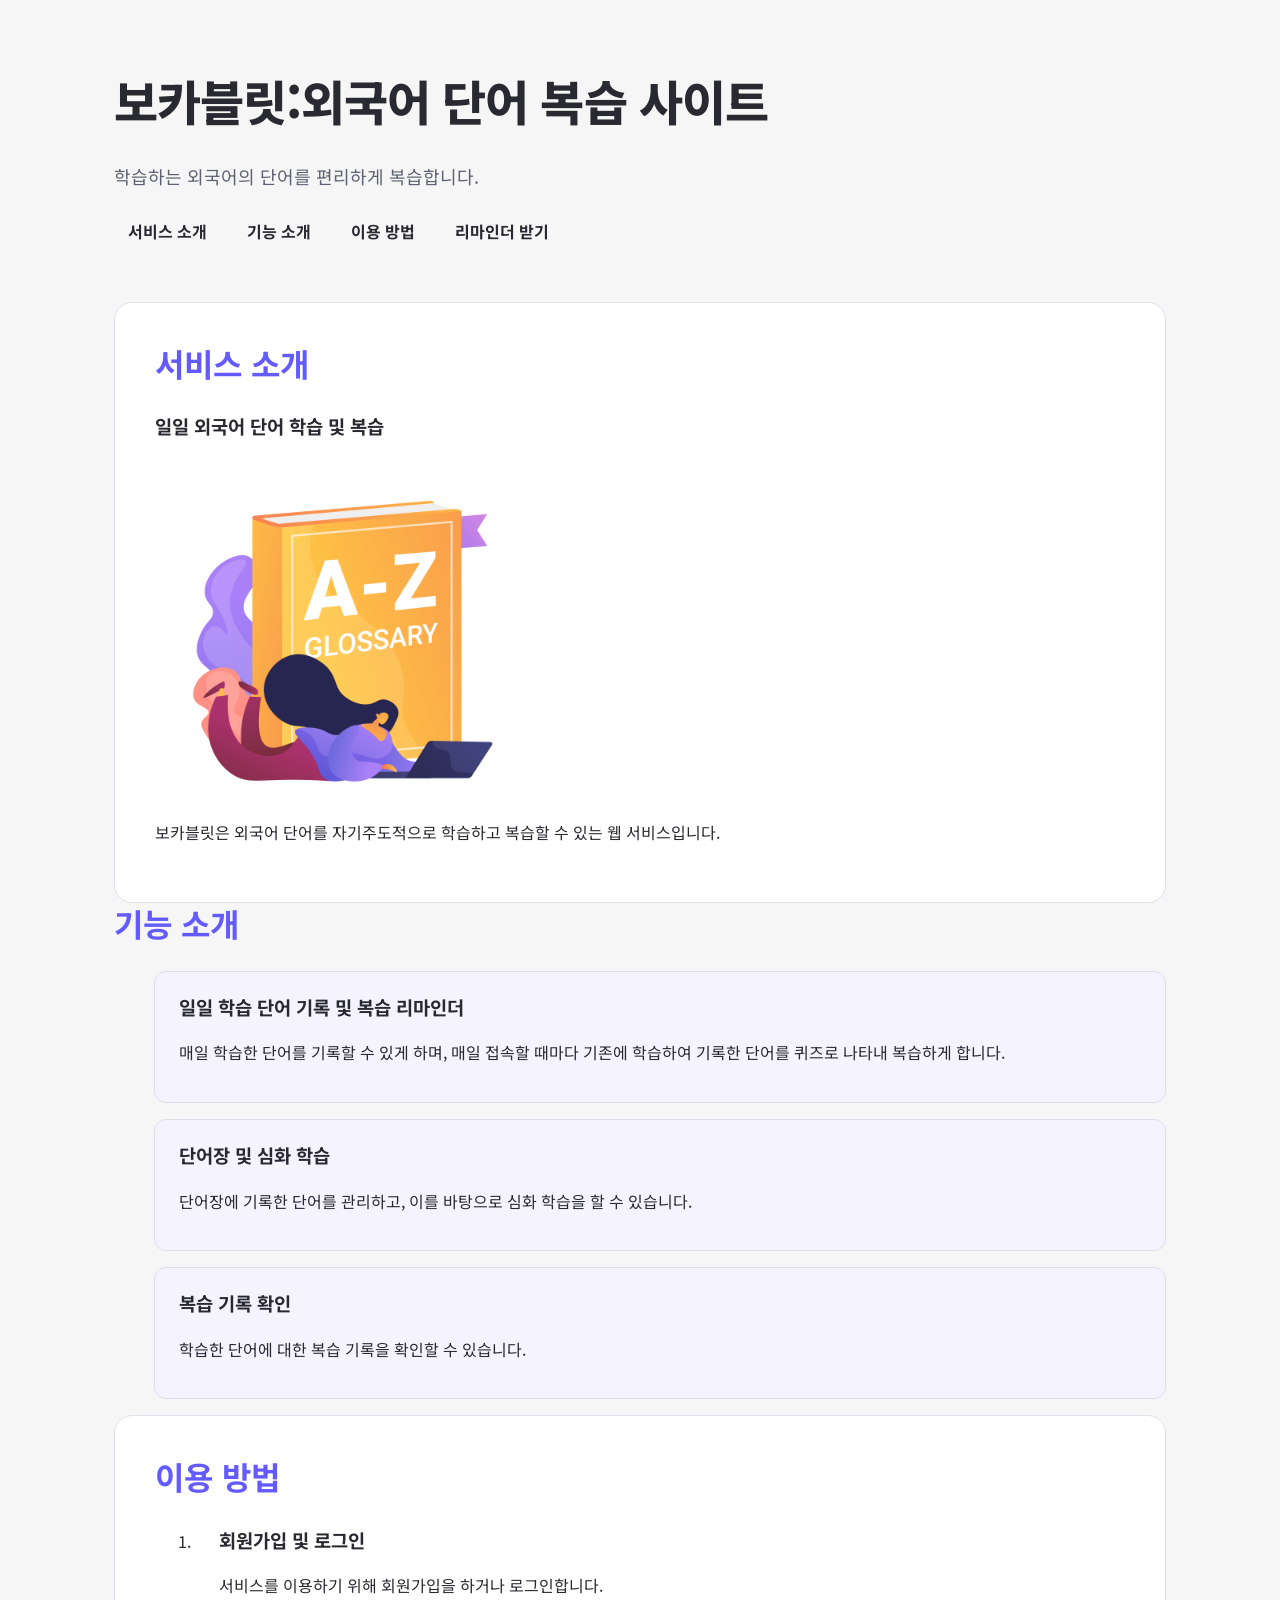
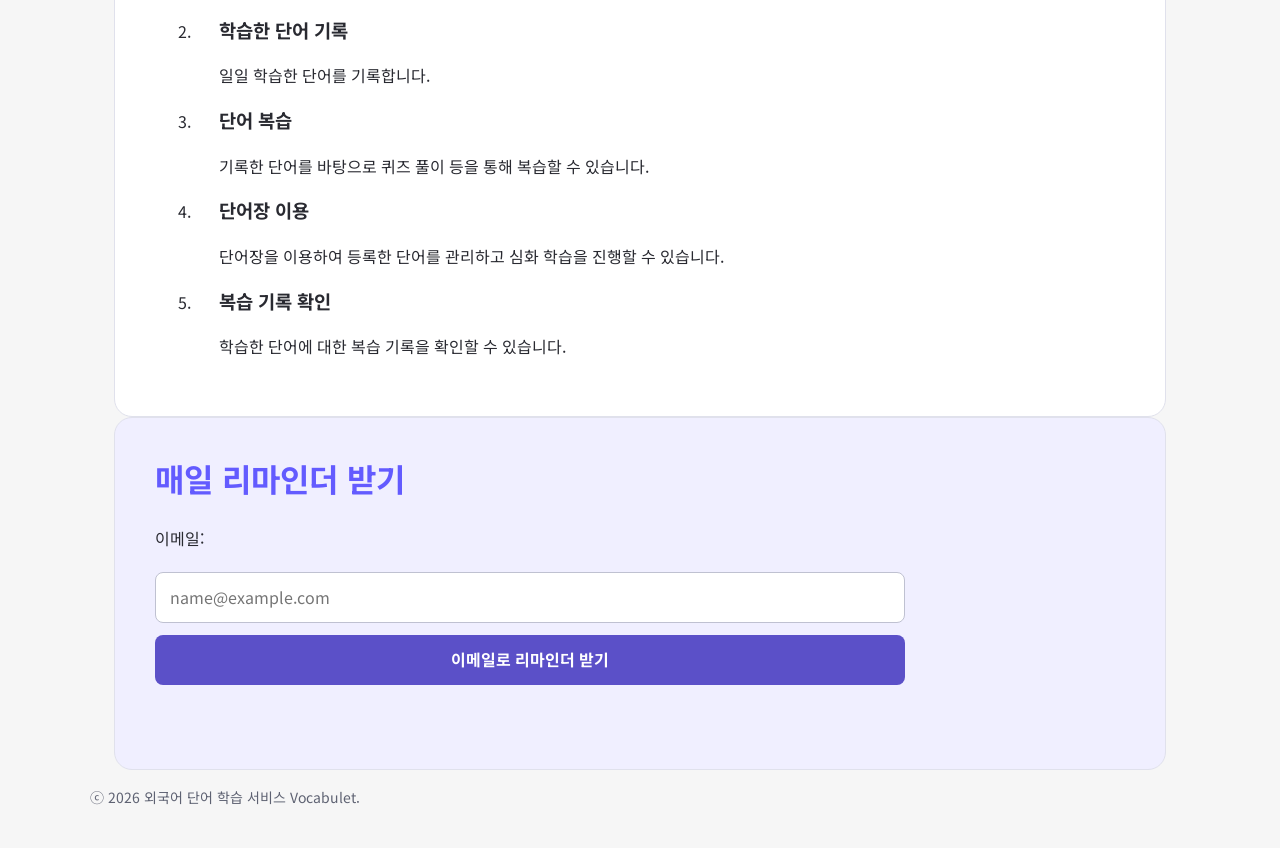
==== index.html @ 7bc5c699 "5주차 js 인터랙션 추가" ====
<!doctype html>
<!--
UX 질문:
사용자는 누구인가?:
  외국어를 학습하는 성인 학습자
페이지의 목적은?:
  자신이 학습한 단어를 기록 및 복습
사용자의 핵심 행동은 무엇?:
  단어를 입력, 필요한 입력을 사용, 자신이 학습하는 내용에 대한 조회
정보를 어떤 순서로 보여줄 것인가?:
  정보 순서: 
  서비스 소개 > 
  기능 소개 >
  이용 방법 >
  가입/로그인 >
  일일 단어 복습 화면 > 
  새로운 단어 등록 > 
  단어장 목록 > 
-->

<html lang="ko">
  <head>
    <meta charset="UTF-8" />
    <meta name="viewport" content="width=device-width, initial-scale=1.0" />

    <link rel="stylesheet" href="style.css" />
    <link rel="preconnect" href="https://fonts.googleapis.com" />
    <link rel="preconnect" href="https://fonts.gstatic.com" crossorigin />
    <link
      href="https://fonts.googleapis.com/css2?family=Noto+Sans+KR:wght@100..900&display=swap"
      rel="stylesheet"
    />
    <title>Vocabulet</title>
  </head>

  <body>
    <header class="site-header">
      <h1>보카블릿:외국어 단어 복습 사이트</h1>
      <p class="header-description">
        학습하는 외국어의 단어를 편리하게 복습합니다.
      </p>

      <nav class="site-nav" aria-label="주요 메뉴">
        <a href="#about">서비스 소개</a>
        <a href="#features">기능 소개</a>
        <a href="#steps">이용 방법</a>
        <a href="#subscribe">리마인더 받기</a>
      </nav>
    </header>

    <main>
      <section id="about" class="content-section">
        <h2>서비스 소개</h2>
        <div class="about-layout">
          <div class="about-text">
            <h3>일일 외국어 단어 학습 및 복습</h3>
            <img
              class="service-image"
              src="assets/images/service.png"
              alt="자기주도적으로 단어를 학습하는 사용자"
            />
            <p>
              보카블릿은 외국어 단어를 자기주도적으로 학습하고 복습할 수 있는 웹
              서비스입니다.
            </p>
          </div>
        </div>
      </section>

      <section id="features">
        <h2>기능 소개</h2>
        <ul class="features-list">
          <li class="feature-card">
            <h3>일일 학습 단어 기록 및 복습 리마인더</h3>
            <p>
              매일 학습한 단어를 기록할 수 있게 하며, 매일 접속할 때마다 기존에
              학습하여 기록한 단어를 퀴즈로 나타내 복습하게 합니다.
            </p>
          </li>
          <li class="feature-card">
            <h3>단어장 및 심화 학습</h3>
            <p>
              단어장에 기록한 단어를 관리하고, 이를 바탕으로 심화 학습을 할 수
              있습니다.
            </p>
          </li>
          <li class="feature-card">
            <h3>복습 기록 확인</h3>
            <p>학습한 단어에 대한 복습 기록을 확인할 수 있습니다.</p>
          </li>
        </ul>
      </section>

      <section id="steps" class="content-section">
        <h2>이용 방법</h2>
        <ol>
          <li class="steps-list">
            <h3>회원가입 및 로그인</h3>
            <p>서비스를 이용하기 위해 회원가입을 하거나 로그인합니다.</p>
          </li>
          <li class="steps-list">
            <h3>학습한 단어 기록</h3>
            <p>일일 학습한 단어를 기록합니다.</p>
          </li>
          <li class="steps-list">
            <h3>단어 복습</h3>
            <p>
              기록한 단어를 바탕으로 퀴즈 풀이 등을 통해 복습할 수 있습니다.
            </p>
          </li>
          <li class="steps-list">
            <h3>단어장 이용</h3>
            <p>
              단어장을 이용하여 등록한 단어를 관리하고 심화 학습을 진행할 수
              있습니다.
            </p>
          </li>
          <li class="steps-list">
            <h3>복습 기록 확인</h3>
            <p>학습한 단어에 대한 복습 기록을 확인할 수 있습니다.</p>
          </li>
        </ol>
      </section>

      <section id="subscribe" class="content-section subscribe-card">
        <h2>매일 리마인더 받기</h2>
        <form id="subscribe-form">
          <label for="email">이메일:</label>
          <input
            type="email"
            id="email"
            name="email"
            placeholder="name@example.com"
          />
          <button id="subscribeButton" type="submit">
            이메일로 리마인더 받기
          </button>
          <p id="subscribeMessage" aria-live="polite"></p>
        </form>
      </section>
    </main>

    <footer class="site-footer">
      ⓒ 2026 외국어 단어 학습 서비스 Vocabulet.
    </footer>

    <script src="script.js"></script>
  </body>
</html>
---- style.css ----
* {
  box-sizing: border-box;
}

body {
  margin: 0;
  color: #292a31;
  font-family: "Noto Sans KR", Arial, sans-serif;
  line-height: 1.6;
  background-color: #f6f6f6;
}
.site-header,
main,
.site-footer {
  max-width: 1100px;
  margin: 0 auto;
  padding-left: 24px;
  padding-right: 24px;
}
.eyebrow {
  color: #5b50c8;
  font-size: 14px;
  font-weight: 700;
}
.header-description {
  color: #5e6272;
  font-size: 18px;
}
.site-nav {
  display: flex;
  gap: 12px;
}
.site-nav a {
  padding: 10px 14px;
  font-weight: 700;
  color: #292a31;
  text-decoration: none;
}
.site-header {
  padding-top: 72px;
  padding-bottom: 48px;
}
.eyebrow {
  margin: 0 0 8px;
  color: #5b50c8;
  font-size: 14px;
  font-weight: 700;
  letter-spacing: 0.05em;
}
h1,
h2,
h3,
p {
  margin-top: 0;
}
h1 {
  font-size: 48px;
  font-weight: 800;
  line-height: 1.2;
  letter-spacing: -0.02em;
}
h2 {
  color: #635bff;
  font-size: 32px;
  font-weight: 700;
  line-height: 1.3;
}

.feature-list {
  ist-style-type: none;
  padding-left: 0;
  margin: 0;
  display: grid;
  grid-template-columns: repeat(auto-fit, minmax(260px, 1fr));
  align-items: stretch;
  gap: 24px;
}
.feature-card {
  min-width: 0;
  list-style: none;
  padding: 20px 24px;
  margin-bottom: 16px;
  border: 1px solid #deddea;
  border-radius: 12px;
  background: #f4f3ff;
}
.featur-card p {
  flex: 1;
  padding: 24;
  border: 1px solid #d7d4f6;
  border-radius: 14px;
  background-color: #f4f3ff;
}

.steps-list {
  margin: 0;
  padding-left: 24px;
}
.steps-list li + li {
  margin-top: 10px;
}
.content-section {
  padding: 40px;
  border: 1px solid #e0e1ec;
  border-radius: 18px;
  background: #fff;
}

.about-layout {
  display: flex;
  align-items: center;
  gap: 40px;
}
.about-text {
  flex: 1;
}
.service-image {
  display: block;
  width: 100%;
  max-width: 360px;
  height: auto;
  border-radius: 14px;
}

card-list {
  display: flex;
  gap: 20px;
}
.card {
  flex: 1 1 260px;
}

@media (max-width: 768px) {
  body {
    font-size: 16px;
  }
  header {
    padding-top: 32px;
    padding-bottom: 24px;
  }
  section {
    margin-top: 40px;
  }
  h1 {
    font-size: 36px;
  }
  h2 {
    font-size: 28px;
  }
  .about-layout {
    flex-direction: column;
  }
  .service-image {
    max-width: 100%;
  }
  body {
    font-size: 16px;
  }
  header {
    padding-top: 32px;
    padding-bottom: 24px;
  }
  section {
    margin-top: 40px;
  }
  h1 {
    font-size: 36px;
  }
  h2 {
    font-size: 28px;
  }
  nav {
    flex-direction: column;
    align-items: stretch;
    gap: 8px;
  }
  nav a {
    padding: 8px 0;
  }
  .features-list {
    grid-template-columns: 1fr;
  }
  form {
    flex-direction: column;
    align-items: stretch;
  }
  input,
  button {
    width: 100%;
  }
  button {
    min-height: 48px;
  }
}

#subscribeMessage {
  margin-top: 16px;
  color: #555763;
}
#subscribeMessage.is-success {
  color: #245c3a;
  background-color: #e7f7ed;
  padding: 12px;
  border-radius: 10px;
  font-weight: 700;
}
#subscribeMessage.is-error {
  color: #7a1f1f;
  background-color: #fbeaea;
  padding: 12px;
  border-radius: 10px;
  font-weight: 700;
}
#subscribeButton.disabled {
  color: #fff;
  background-color: #bfc1d1;
  cursor: not-allowed;
}

.subscribe-card {
  background-color: #f0efff;
  min-width: 300;
}
#subscribe-form {
  display: grid;
  align-items: flex-end;
  gap: 12px;
  max-width: 750px;
}
.email-field {
  margin: 0;
  font-weight: 700;
}
input[type="email"] {
  display: grid;
  grid-template-columns: 1fr;
  width: 100%;
  margin-top: 8px;
  padding: 12px 14px;
  border: 1px solid #bfc1d1;
  border-radius: 8px;
  font: inherit;
  transition:
    border-color 0.2s ease,
    outline-color 0.2s ease;
}
input[type="email"]:focus {
  display: grid;
  grid-template-columns: 2.5fr;
  border-color: #5b50c8;
  outline: 3px solid #d9d6ff;
  outline-offset: 2px;
}
#subscribeButton {
  display: grid;
  grid-template-columns: 1.5fr;
  padding: 12px 18px;
  border: 0;
  border-radius: 8px;
  color: #fff;
  font: inherit;
  font-weight: 700;
  background-color: #5b50c8;
  cursor: pointer;
  transition:
    background-color 0.2s ease,
    transform 0.1s ease;
}
.primary-button:hover {
  background-color: #4038a5;
}
.primary-button:focus {
  outline: 3px solid #b9b4ef;
  outline-offset: 3px;
}
.primary-button:active {
  transform: translateY(1px);
}
.site-footer {
  padding: 16px 0 40px;
  color: #5e6272;
  font-size: 14px;
}
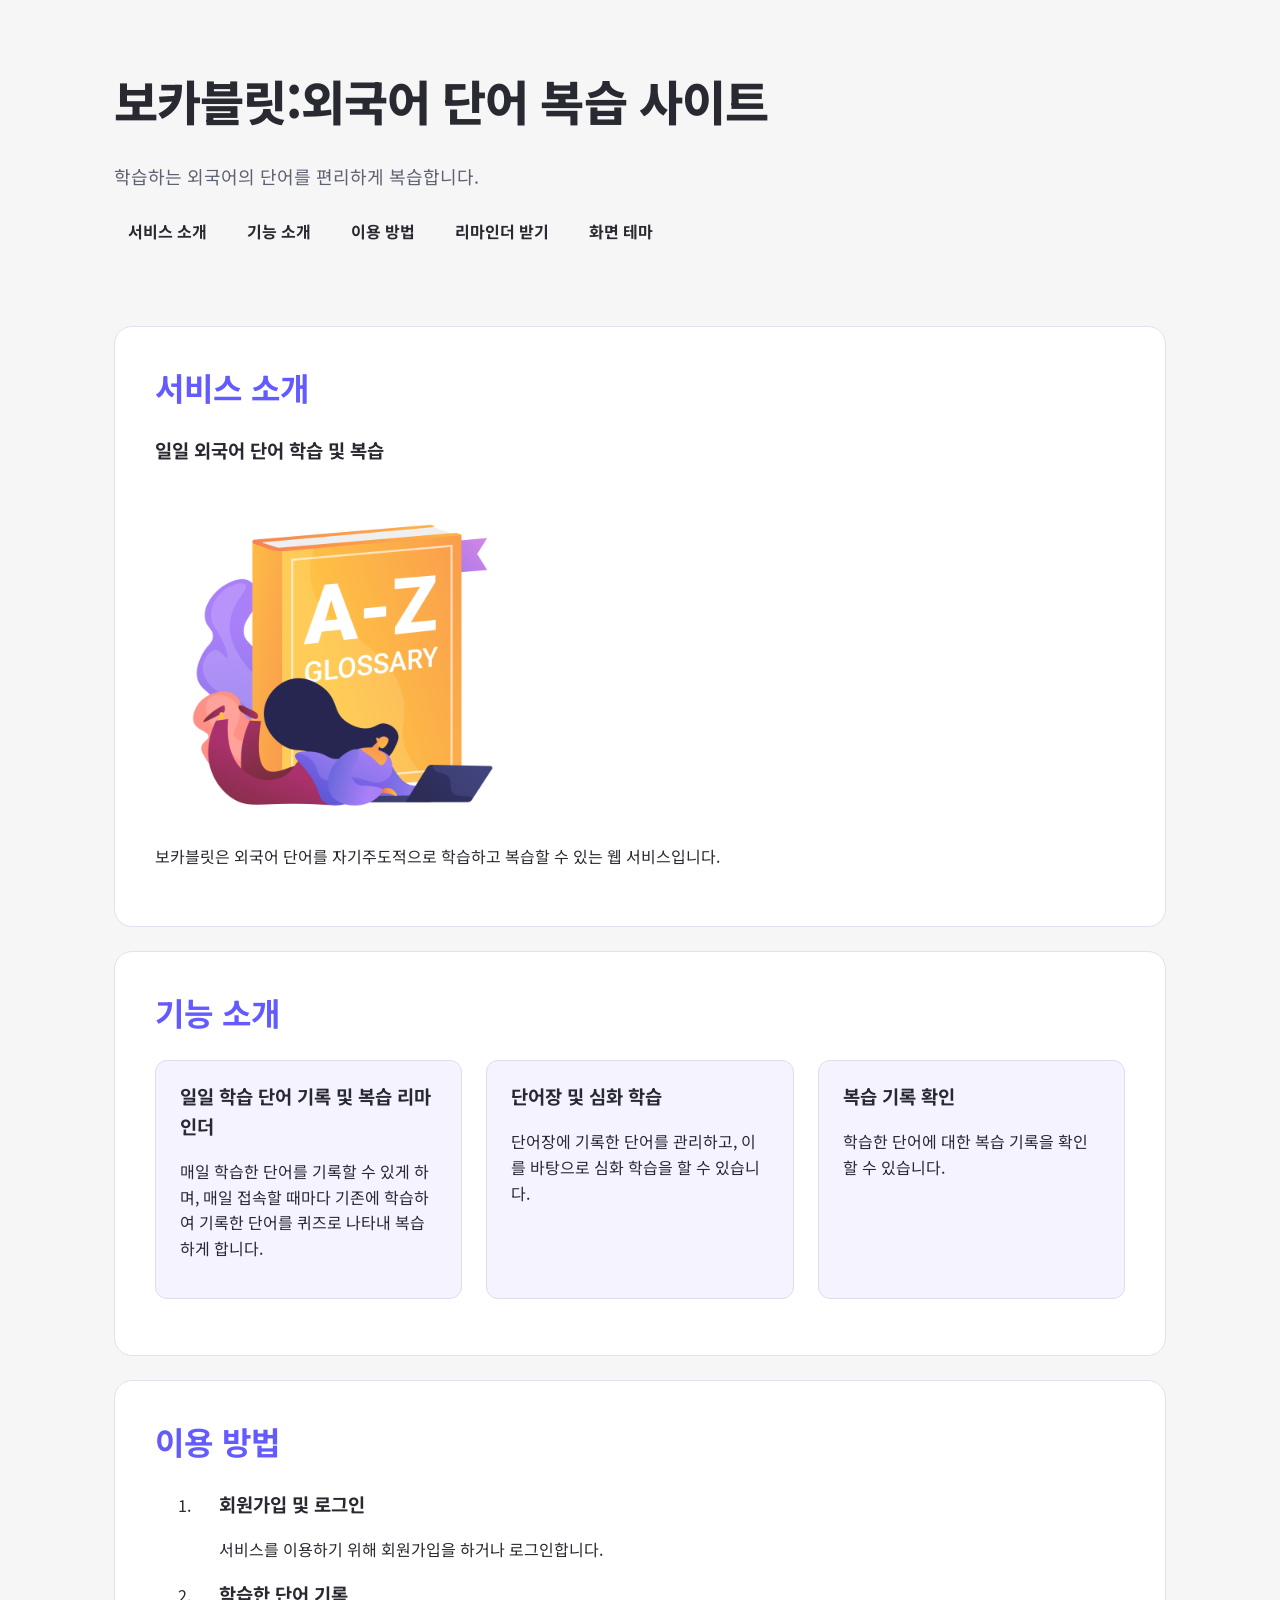
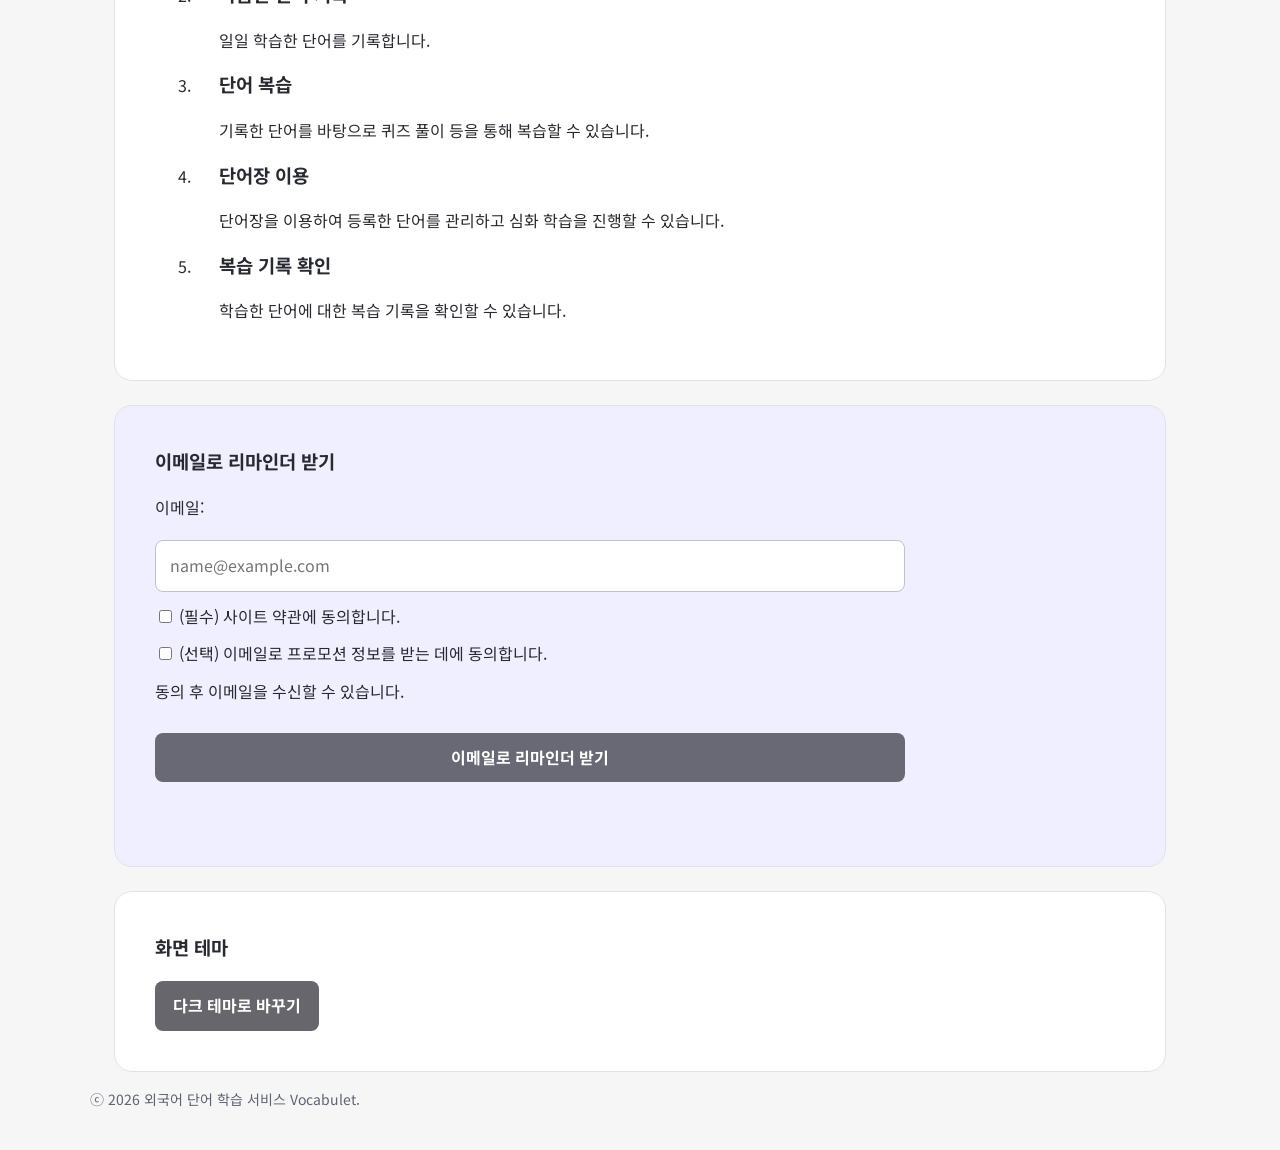
==== commit 741c0e8e: "6주차: 이벤트와 탭 UI 구현" ====
--- a/index.html
+++ b/index.html
@@ -45,6 +45,7 @@
         <a href="#features">기능 소개</a>
         <a href="#steps">이용 방법</a>
         <a href="#subscribe">리마인더 받기</a>
+        <a href="#config">화면 테마</a>
       </nav>
     </header>
 
@@ -67,9 +68,9 @@
         </div>
       </section>
 
-      <section id="features">
+      <section id="features" class="content-section">
         <h2>기능 소개</h2>
-        <ul class="features-list">
+        <ul class="feature-list">
           <li class="feature-card">
             <h3>일일 학습 단어 기록 및 복습 리마인더</h3>
             <p>
@@ -123,20 +124,40 @@
       </section>
 
       <section id="subscribe" class="content-section subscribe-card">
-        <h2>매일 리마인더 받기</h2>
-        <form id="subscribe-form">
-          <label for="email">이메일:</label>
-          <input
-            type="email"
-            id="email"
-            name="email"
-            placeholder="name@example.com"
-          />
-          <button id="subscribeButton" type="submit">
-            이메일로 리마인더 받기
-          </button>
-          <p id="subscribeMessage" aria-live="polite"></p>
-        </form>
+        <article class="event-card">
+          <h3>이메일로 리마인더 받기</h3>
+          <form id="subscribe-form">
+            <label id="emailInput" for="email">이메일:</label>
+            <input
+              type="email"
+              id="email"
+              name="email"
+              placeholder="name@example.com"
+            />
+            <label class="agree-row">
+              <input type="checkbox" class="agreeCheck" />
+              (필수) 사이트 약관에 동의합니다.
+            </label>
+            <label class="agree-row">
+              <input type="checkbox" class="agreeCheck" />
+              (선택) 이메일로 프로모션 정보를 받는 데에 동의합니다.
+            </label>
+            <p id="agreeMessage" aria-live="polite">
+              동의 후 이메일을 수신할 수 있습니다.
+            </p>
+            <button id="subscribeButton" type="submit" disabled>
+              이메일로 리마인더 받기
+            </button>
+            <p id="subscribeMessage" aria-live="polite"></p>
+          </form>
+        </article>
+      </section>
+
+      <section id="config" class="content-section">
+        <article class="event-card">
+          <h3>화면 테마</h3>
+          <button id="themeButton" type="button">다크 테마로 바꾸기</button>
+        </article>
       </section>
     </main>
 
--- a/style.css
+++ b/style.css
@@ -1,5 +1,21 @@
 * {
   box-sizing: border-box;
+}
+
+body.dark {
+  color: #f4f4f8;
+  background-color: #20212a;
+}
+body.dark p,
+body.dark nav a {
+  color: #d8d8e2;
+}
+body.dark .feature-card,
+body.dark .content-section,
+body.dark .event-card,
+body.dark .subscribe-card {
+  border-color: #50515f;
+  background-color: #2d2e38;
 }
 
 body {
@@ -84,13 +100,6 @@
   border-radius: 12px;
   background: #f4f3ff;
 }
-.featur-card p {
-  flex: 1;
-  padding: 24;
-  border: 1px solid #d7d4f6;
-  border-radius: 14px;
-  background-color: #f4f3ff;
-}
 
 .steps-list {
   margin: 0;
@@ -100,7 +109,9 @@
   margin-top: 10px;
 }
 .content-section {
+  margin-top: 24px;
   padding: 40px;
+  min-width: 200px;
   border: 1px solid #e0e1ec;
   border-radius: 18px;
   background: #fff;
@@ -122,7 +133,7 @@
   border-radius: 14px;
 }
 
-card-list {
+.card-list {
   display: flex;
   gap: 20px;
 }
@@ -190,6 +201,14 @@
   }
   button {
     min-height: 48px;
+  }
+  .agree-row {
+    display: grid;
+    grid-template-columns: 1fr 6fr;
+  }
+  .agreeCheck {
+    width: 20px;
+    height: 20px;
   }
 }
 
@@ -210,11 +229,6 @@
   padding: 12px;
   border-radius: 10px;
   font-weight: 700;
-}
-#subscribeButton.disabled {
-  color: #fff;
-  background-color: #bfc1d1;
-  cursor: not-allowed;
 }
 
 .subscribe-card {
@@ -266,6 +280,26 @@
     background-color 0.2s ease,
     transform 0.1s ease;
 }
+#subscribeButton:disabled {
+  color: #fff;
+  background-color: #686975;
+  cursor: not-allowed;
+}
+#themeButton {
+  display: grid;
+  grid-template-columns: 1.5fr;
+  padding: 12px 18px;
+  border: 0;
+  border-radius: 8px;
+  color: #fff;
+  font: inherit;
+  font-weight: 700;
+  background-color: #66666c;
+  cursor: pointer;
+  transition:
+    background-color 0.2s ease,
+    transform 0.1s ease;
+}
 .primary-button:hover {
   background-color: #4038a5;
 }
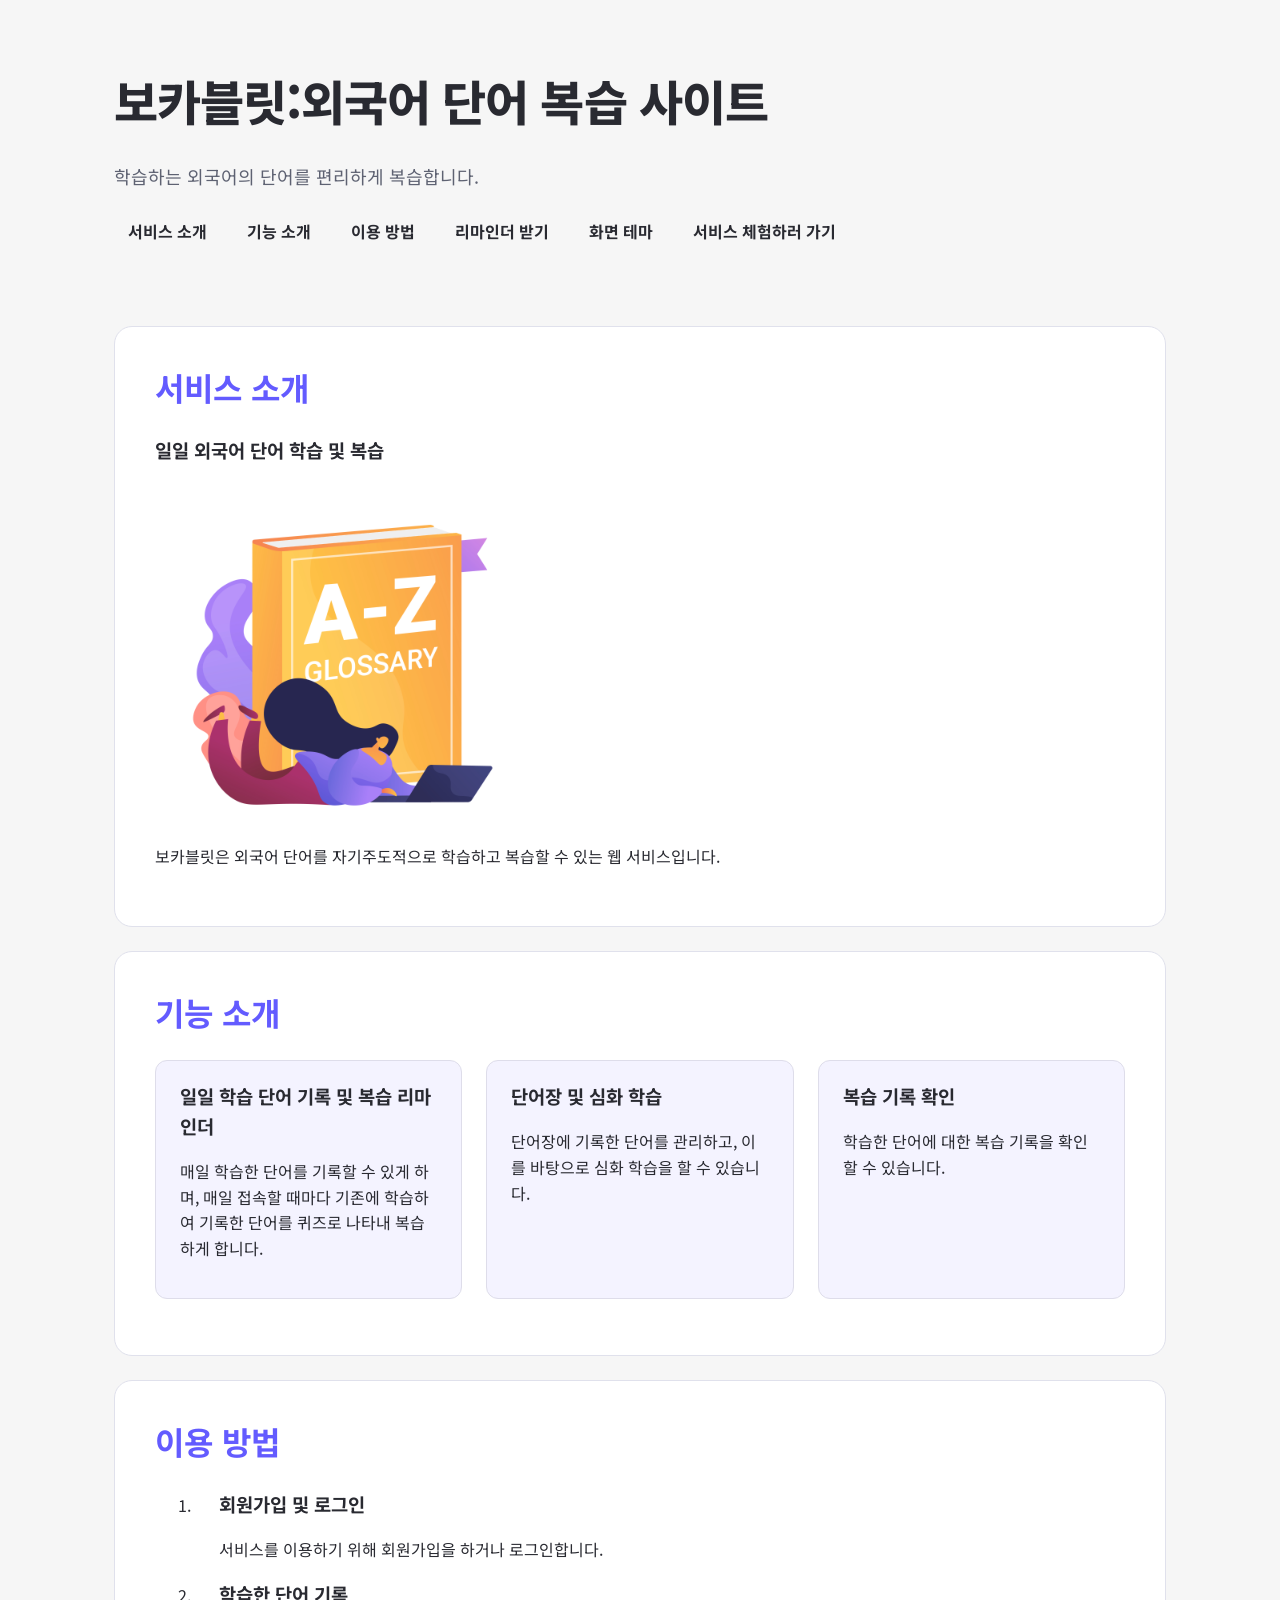
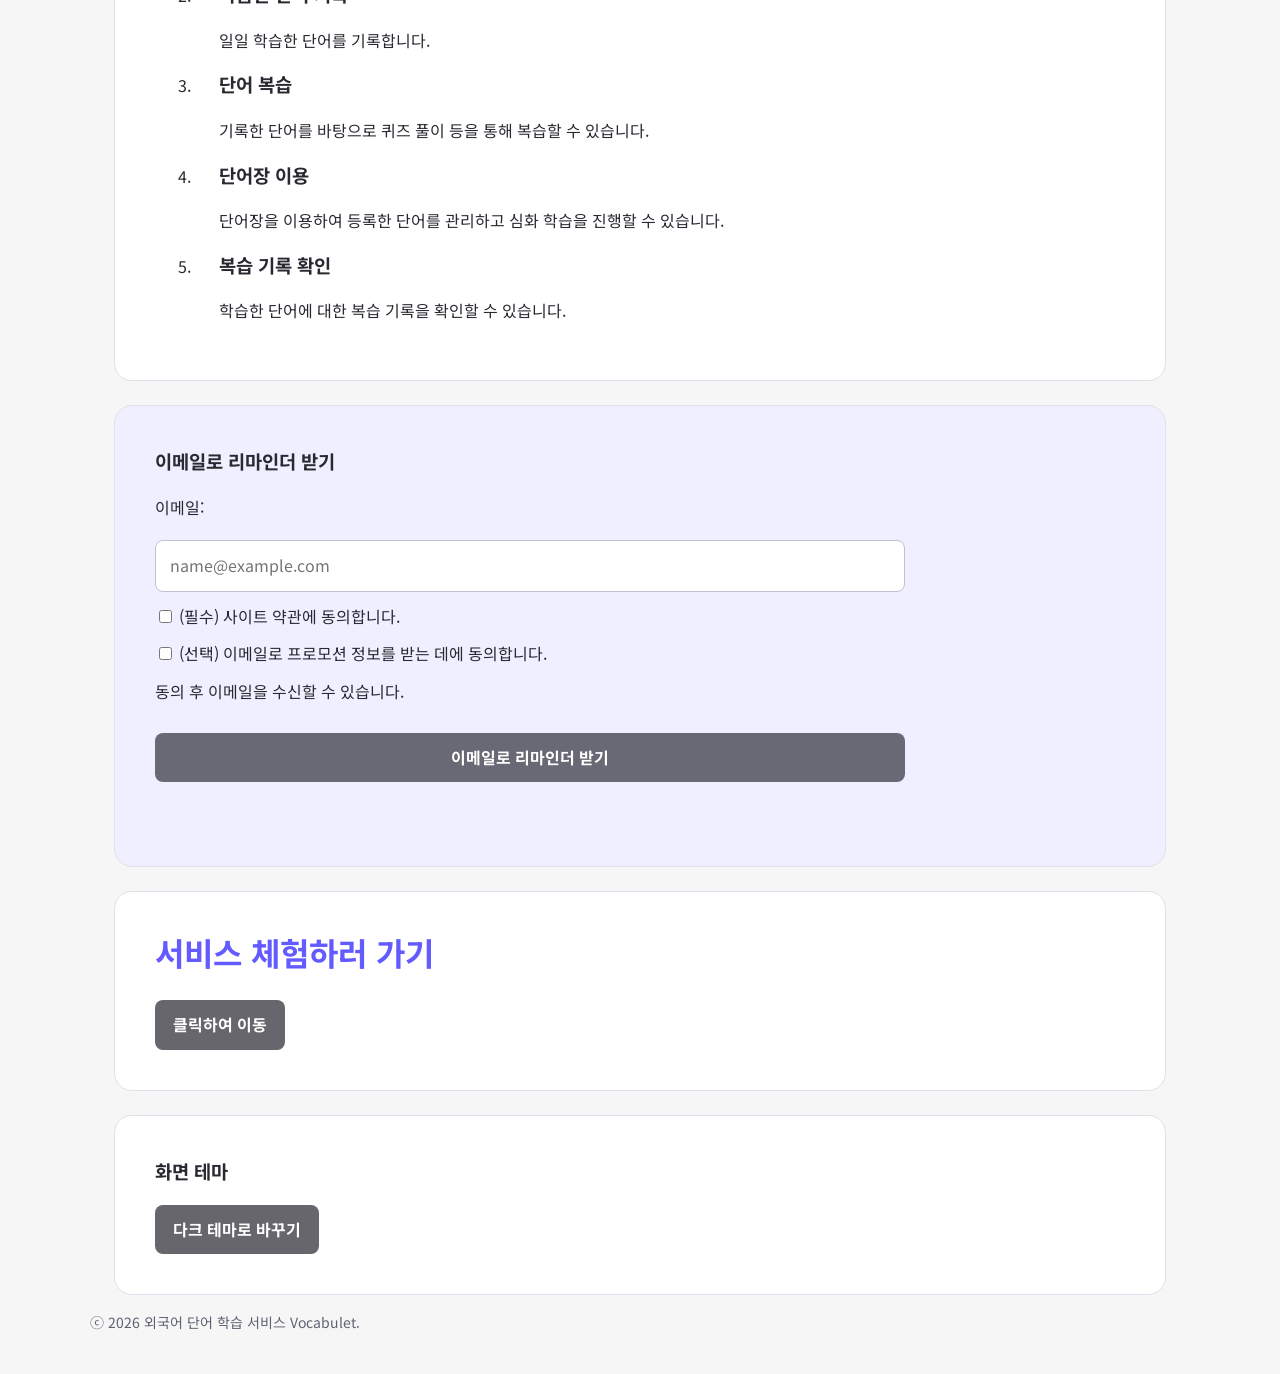
==== commit 33e55e6b: "7주차 단어카드 구현" ====
--- a/index.html
+++ b/index.html
@@ -46,6 +46,7 @@
         <a href="#steps">이용 방법</a>
         <a href="#subscribe">리마인더 받기</a>
         <a href="#config">화면 테마</a>
+        <a href="#goto-service">서비스 체험하러 가기</a>
       </nav>
     </header>
 
@@ -153,10 +154,26 @@
         </article>
       </section>
 
+      <section id="goto-service" class="content-section">
+        <article class="event-card">
+          <h2>서비스 체험하러 가기</h2>
+          <button
+            id="gohomeButton"
+            class="primary-button"
+            type="button"
+            onclick="location.href = 'home.html'"
+          >
+            클릭하여 이동
+          </button>
+        </article>
+      </section>
+
       <section id="config" class="content-section">
         <article class="event-card">
           <h3>화면 테마</h3>
-          <button id="themeButton" type="button">다크 테마로 바꾸기</button>
+          <button id="themeButton" class="primary-button" type="button">
+            다크 테마로 바꾸기
+          </button>
         </article>
       </section>
     </main>
@@ -166,5 +183,6 @@
     </footer>
 
     <script src="script.js"></script>
+    <script src="intro.js"></script>
   </body>
 </html>
--- a/style.css
+++ b/style.css
@@ -16,6 +16,81 @@
 body.dark .subscribe-card {
   border-color: #50515f;
   background-color: #2d2e38;
+}
+body.dark .word-card:hover {
+  border-color: #b9b4ef;
+}
+body.dark .word-card .word-meaning {
+  color: #b9b4ef;
+}
+body.dark .word-card .word-example {
+  color: #d8d8e2;
+}
+body.dark .word-card .word-language {
+  color: #d9d6ff;
+  background-color: #3a3a4d;
+}
+body.dark .delete-button {
+  border-color: #50515f;
+  color: #f2b8b8;
+}
+body.dark .delete-button:hover {
+  background-color: #3d2a2f;
+}
+body.dark .flash-card-inner {
+  color: #ededfc;
+  background-color: #20212a;
+}
+body.dark .flash-card-inner:hover {
+  border-color: #b9b4ef;
+}
+body.dark .flash-card-front .word-language {
+  color: #d9d6ff;
+  background-color: #3a3a4d;
+}
+body.dark .flash-card-front::after,
+body.dark .flash-card-back .word-example,
+body.dark .review-progress {
+  color: #d8d8e2;
+}
+body.dark .flash-card-back {
+  background-color: #20212a;
+}
+body.dark .flash-card-back .word-meaning {
+  color: #b9b4ef;
+}
+body.dark #unknownButton {
+  border-color: #50515f;
+  color: #f4f4f8;
+  background-color: #2d2e38;
+}
+body.dark #unknownButton:hover {
+  background-color: #3a3a4d;
+}
+
+body.dark .edit-button {
+  border-color: #50515f;
+  color: #b9b4ef;
+}
+body.dark .edit-button:hover {
+  background-color: #3a3a4d;
+}
+body.dark #word-form #editCancel {
+  border-color: #50515f;
+  color: #f4f4f8;
+  background-color: #2d2e38;
+}
+body.dark .word-card.is-editing {
+  outline-color: #50515f;
+}
+
+#unknownButton {
+  border-color: #50515f;
+  color: #f4f4f8;
+  background-color: #6f6f75;
+}
+#unknownButton:hover {
+  background-color: #48484e;
 }
 
 body {
@@ -83,7 +158,7 @@
 }
 
 .feature-list {
-  ist-style-type: none;
+  list-style-type: none;
   padding-left: 0;
   margin: 0;
   display: grid;
@@ -188,7 +263,7 @@
   nav a {
     padding: 8px 0;
   }
-  .features-list {
+  .feature-list {
     grid-template-columns: 1fr;
   }
   form {
@@ -210,6 +285,37 @@
     width: 20px;
     height: 20px;
   }
+
+  .content-section {
+    margin-top: 40px;
+  }
+}
+.card-actions {
+  display: flex;
+  gap: 8px;
+  margin-top: auto;
+}
+.edit-button {
+  padding: 6px 12px;
+  border: 1px solid #bfc1d1;
+  border-radius: 8px;
+  color: #5b50c8;
+  font: inherit;
+  font-size: 14px;
+  background-color: transparent;
+  cursor: pointer;
+}
+.edit-button:hover {
+  background-color: #f0efff;
+}
+#word-form #editCancel {
+  border: 1px solid #bfc1d1;
+  color: #292a31;
+  background-color: #fff;
+}
+.word-card.is-editing {
+  border-color: #5b50c8;
+  outline: 3px solid #d9d6ff;
 }
 
 #subscribeMessage {
@@ -280,6 +386,13 @@
     background-color 0.2s ease,
     transform 0.1s ease;
 }
+#subscribeButton:hover {
+  background-color: #4033b0;
+}
+#subscribeButton:focus {
+  outline: 3px solid #b9b4ef;
+  outline-offset: 3px;
+}
 #subscribeButton:disabled {
   color: #fff;
   background-color: #686975;
@@ -300,6 +413,21 @@
     background-color 0.2s ease,
     transform 0.1s ease;
 }
+.primary-button {
+  display: grid;
+  grid-template-columns: 1.5fr;
+  padding: 12px 18px;
+  border: 0;
+  border-radius: 8px;
+  color: #fff;
+  font: inherit;
+  background-color: #66666c;
+  font-weight: 700;
+  cursor: pointer;
+  transition:
+    background-color 0.2s ease,
+    transform 0.1s ease;
+}
 .primary-button:hover {
   background-color: #4038a5;
 }
@@ -315,3 +443,210 @@
   color: #5e6272;
   font-size: 14px;
 }
+#word-form {
+  display: grid;
+  gap: 12px;
+  max-width: 750px;
+}
+input[type="email"],
+input[type="text"],
+textarea,
+select {
+  width: 100%;
+  margin-top: 8px;
+  padding: 12px 14px;
+  border: 1px solid #bfc1d1;
+  border-radius: 8px;
+  font: inherit;
+}
+#word-form button:disabled {
+  background-color: #686975;
+  cursor: not-allowed;
+}
+#word-form button,
+.review-actions button {
+  margin-top: 16px;
+  padding: 12px 18px;
+  border: 0;
+  border-radius: 8px;
+  color: #fff;
+  font: inherit;
+  font-weight: 700;
+  background-color: #5b50c8;
+  cursor: pointer;
+}
+.word-card {
+  display: flex;
+  flex-direction: column;
+  gap: 4px;
+  transition: border-color 0.2s ease;
+}
+.word-card:hover {
+  border-color: #5b50c8;
+}
+.word-card .word-text {
+  margin-bottom: 0;
+  font-size: 22px;
+  font-weight: 700;
+}
+.word-card .word-meaning {
+  margin-bottom: 0;
+  color: #5b50c8;
+  font-weight: 700;
+}
+.word-card .word-example {
+  margin-bottom: 0;
+  color: #5e6272;
+  font-size: 18px;
+  font-style: italic;
+}
+.word-card .word-example:empty {
+  display: none;
+}
+.word-card .word-meta {
+  margin: 8px 0 12px;
+}
+.word-card .word-language {
+  display: inline-block;
+  padding: 2px 10px;
+  border-radius: 999px;
+  color: #5b50c8;
+  font-size: 14px;
+  font-weight: 700;
+  background-color: #e7e5ff;
+}
+.delete-button {
+  align-self: flex-start;
+  margin-top: auto;
+  padding: 6px 12px;
+  border: 1px solid #bfc1d1;
+  border-radius: 8px;
+  color: #7a1f1f;
+  font: inherit;
+  font-size: 14px;
+  background-color: transparent;
+  cursor: pointer;
+}
+.delete-button:hover {
+  background-color: #fbeaea;
+}
+
+.review-progress {
+  margin-bottom: 12px;
+  color: #5e6272;
+  font-size: 14px;
+  font-weight: 700;
+}
+.flash-card-front .word-language {
+  font-size: 16px; /* 기존 12px */
+}
+.flash-card-front .word-text {
+  font-size: 24px; /* 기존 40px */
+}
+.flash-card-front::after {
+  font-size: 24px; /* 기존 13px */
+}
+.flash-card-back .word-meaning {
+  font-size: 16px; /* 기존 28px */
+}
+.flash-card-back .word-example {
+  font-size: 16px; /* 기존 15px */
+}
+.flash-card-inner {
+  min-width: 120px;
+  min-height: 240px;
+  border: 1px solid #deddea;
+  border-radius: 18px;
+  background: #f4f3ff;
+  transition:
+    transform 0.4s ease,
+    border-color 0.2s ease;
+}
+.flash-card-inner:hover {
+  border-color: #5b50c8;
+}
+.flash-card-inner:focus-visible {
+  outline: 3px solid #d9d6ff;
+  outline-offset: 3px;
+}
+
+#daily-review h2 {
+  margin-bottom: 8px;
+}
+#daily-review .review-progress {
+  margin-bottom: 16px;
+}
+.flash-card {
+  perspective: 1000px;
+}
+#daily-review .flash-card-inner {
+  display: block;
+  position: relative;
+  width: 100%;
+  padding: 0;
+  transform-style: preserve-3d;
+  cursor: pointer;
+}
+.flash-card.is-flipped .flash-card-inner {
+  transform: rotateY(180deg);
+}
+.flash-card-front,
+.flash-card-back {
+  position: absolute;
+  inset: 0;
+  display: flex;
+  flex-direction: column;
+  align-items: center;
+  justify-content: safe center;
+  gap: 8px;
+  padding: 32px;
+  text-align: center;
+  backface-visibility: hidden;
+}
+.flash-card-back {
+  transform: rotateY(180deg);
+  border-radius: 18px;
+  background: #fff;
+}
+
+#daily-review .review-actions {
+  margin-bottom: 0;
+  gap: 12px;
+}
+
+#daily-review .flash-card-inner {
+  min-height: clamp(200px, 35vw, 260px);
+}
+
+#daily-review .flash-card-front,
+#daily-review .flash-card-back {
+  overflow-y: auto;
+  overflow-wrap: anywhere;
+  justify-content: safe center;
+}
+
+#daily-review .review-actions {
+  display: flex;
+  flex-direction: row;
+  gap: 12px;
+}
+#daily-review .review-actions button {
+  flex: 1;
+  width: auto;
+  max-width: none;
+  min-height: 48px;
+}
+
+@media (max-width: 768px) {
+  #daily-review .review-actions {
+    gap: 8px;
+  }
+  #daily-review .review-actions button {
+    padding-left: 8px;
+    padding-right: 8px;
+  }
+}
+
+[hidden] {
+  display: none !important;
+}
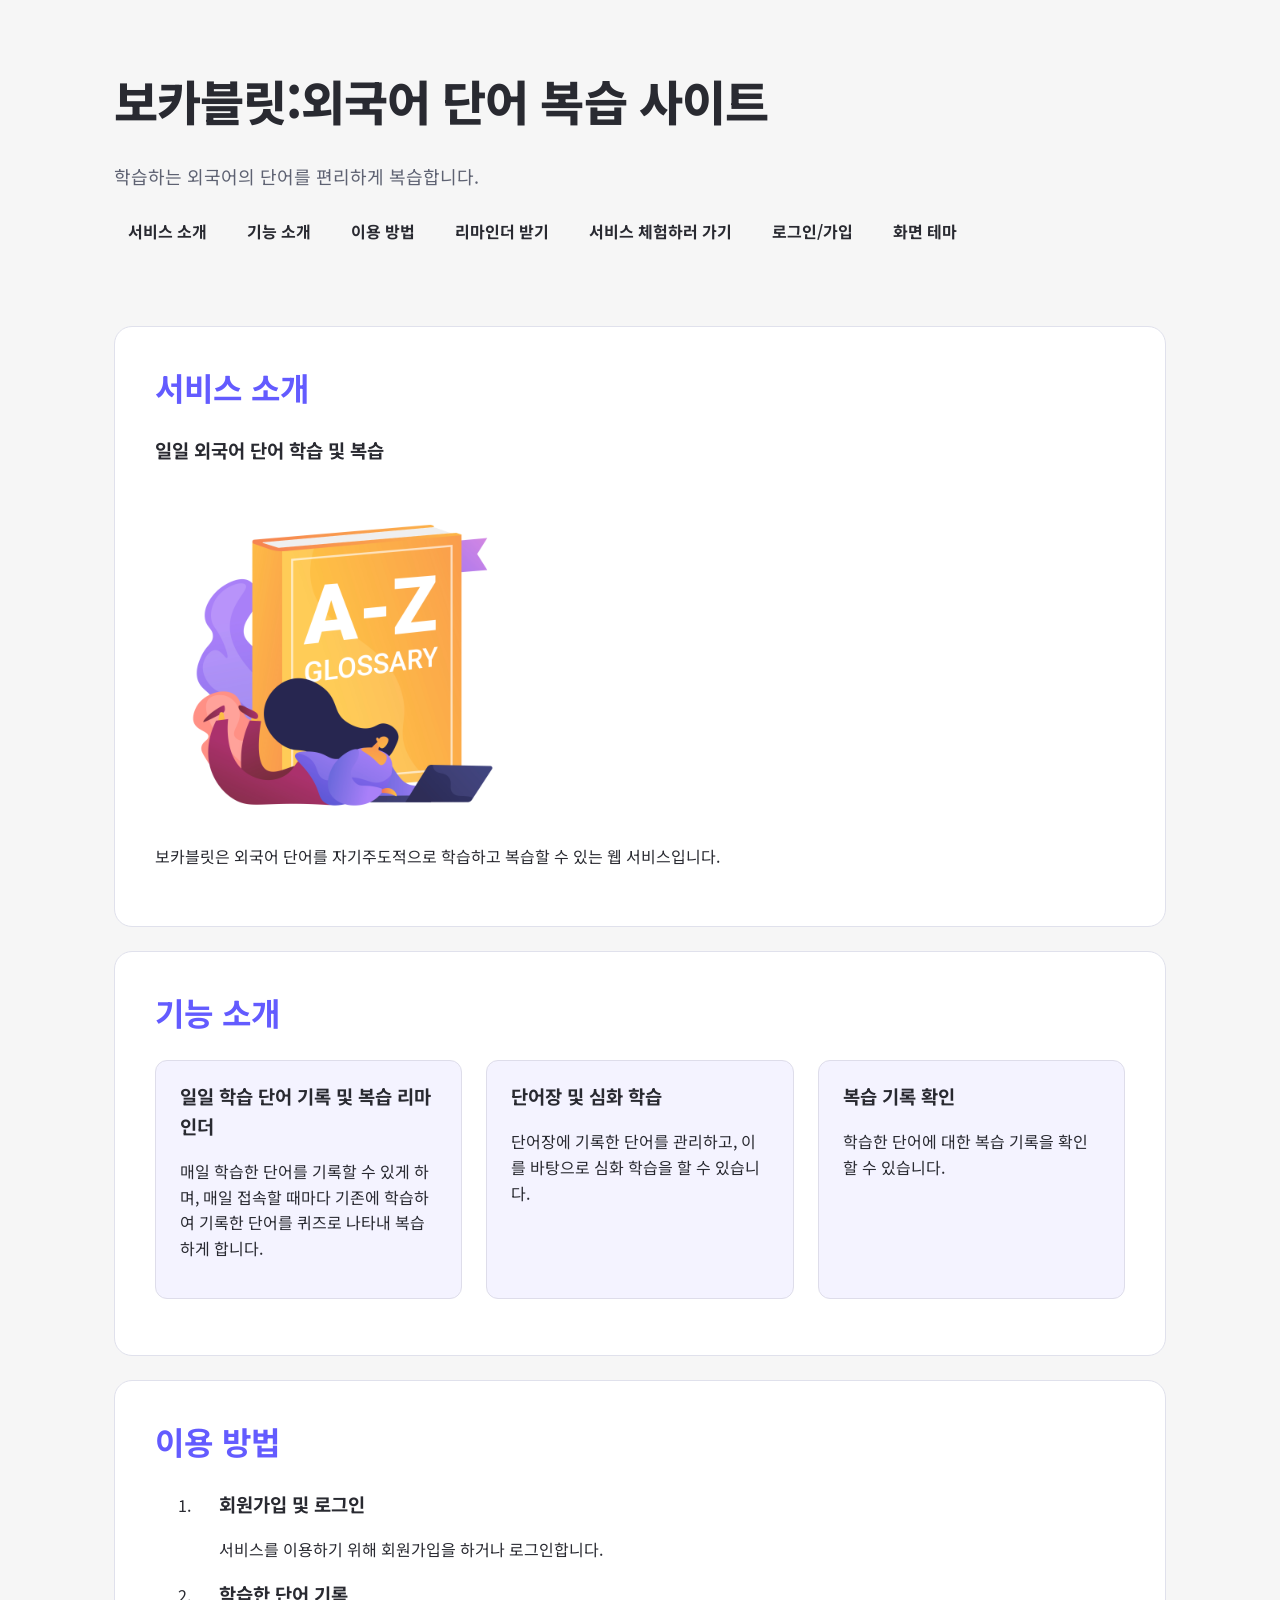
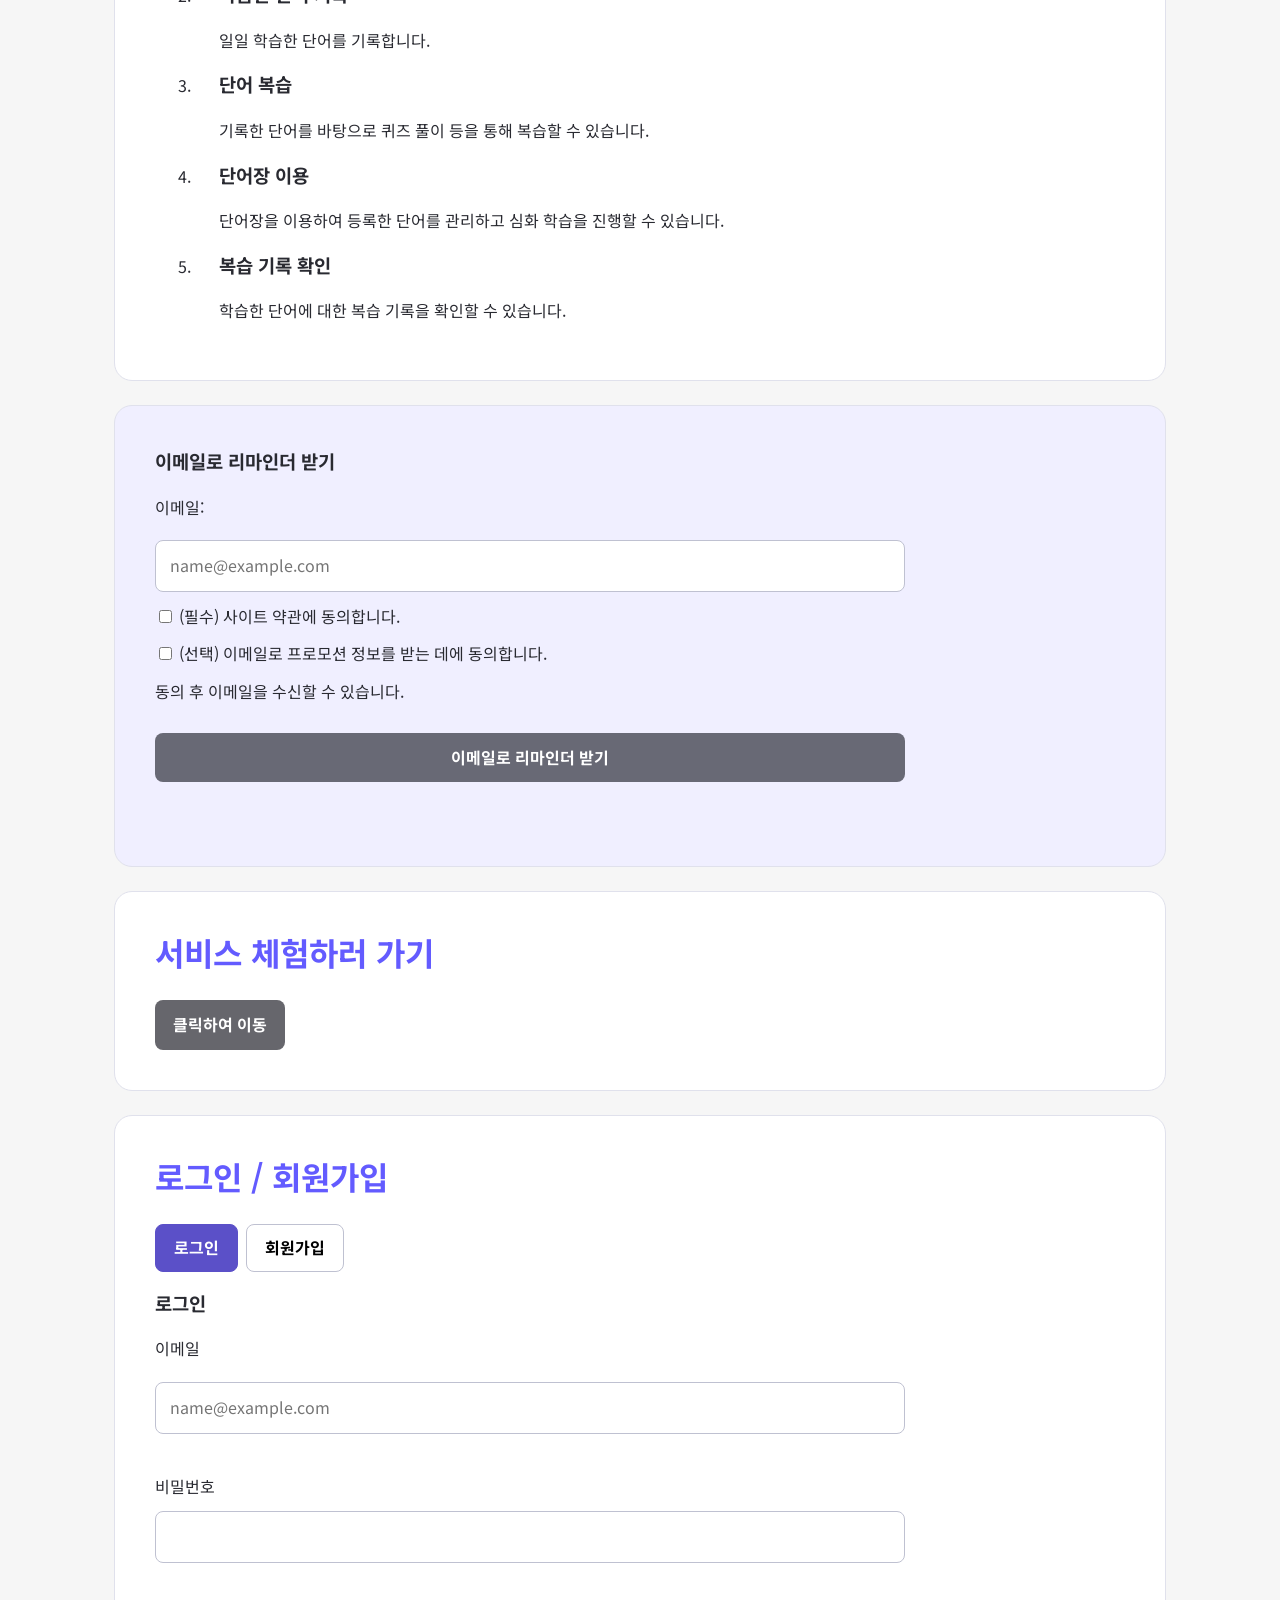
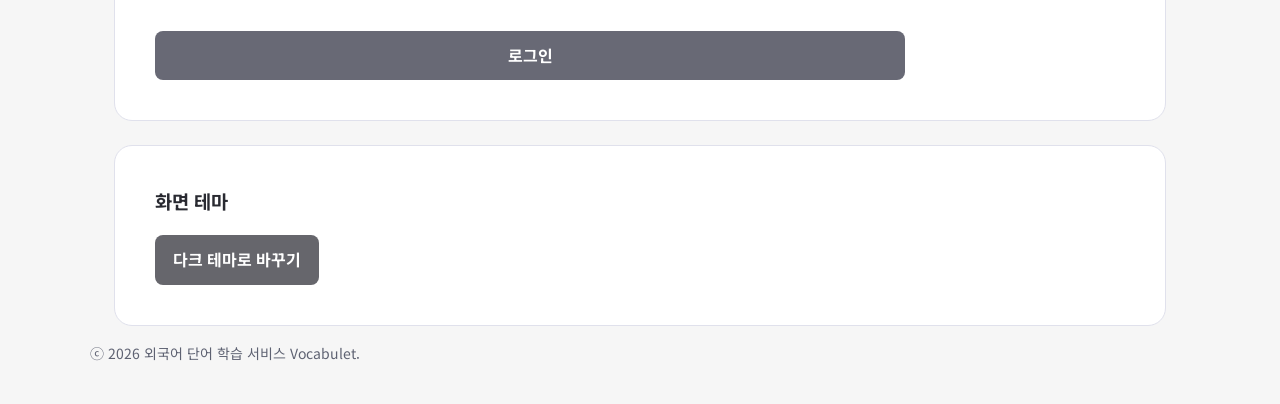
==== commit 2b4a0a4b: "8주차 중간과제: 회원가입 프로토타이핑" ====
--- a/index.html
+++ b/index.html
@@ -45,8 +45,9 @@
         <a href="#features">기능 소개</a>
         <a href="#steps">이용 방법</a>
         <a href="#subscribe">리마인더 받기</a>
+        <a href="#goto-service">서비스 체험하러 가기</a>
+        <a href="#auth">로그인/가입</a>
         <a href="#config">화면 테마</a>
-        <a href="#goto-service">서비스 체험하러 가기</a>
       </nav>
     </header>
 
@@ -168,6 +169,167 @@
         </article>
       </section>
 
+      <section id="auth" class="content-section">
+        <h2>로그인 / 회원가입</h2>
+
+        <div class="auth-tabs" role="tablist">
+          <button
+            type="button"
+            id="loginTab"
+            class="auth-tab is-active"
+            role="tab"
+            aria-selected="true"
+            aria-controls="loginPanel"
+          >
+            로그인
+          </button>
+          <button
+            type="button"
+            id="signupTab"
+            class="auth-tab"
+            role="tab"
+            aria-selected="false"
+            aria-controls="signupPanel"
+          >
+            회원가입
+          </button>
+        </div>
+
+        <article id="loginPanel" class="event-card auth-panel" role="tabpanel">
+          <h3>로그인</h3>
+          <form id="login-form" novalidate>
+            <label for="loginEmail">이메일</label>
+            <input
+              type="email"
+              id="loginEmail"
+              name="email"
+              placeholder="name@example.com"
+              autocomplete="email"
+            />
+            <p class="field-hint" id="loginEmailHint" aria-live="polite"></p>
+
+            <label for="loginPassword">비밀번호</label>
+            <div class="password-wrap">
+              <input
+                type="password"
+                id="loginPassword"
+                name="password"
+                autocomplete="current-password"
+              />
+              <button
+                type="button"
+                class="toggle-password"
+                data-target="loginPassword"
+                aria-label="비밀번호 표시"
+                hidden
+              >
+                표시
+              </button>
+            </div>
+            <p class="field-hint" id="capsHint" aria-live="polite"></p>
+
+            <p id="loginMessage" aria-live="polite"></p>
+            <button id="loginButton" type="submit" disabled>로그인</button>
+          </form>
+        </article>
+
+        <article
+          id="signupPanel"
+          class="event-card auth-panel is-hidden"
+          role="tabpanel"
+        >
+          <h3>회원가입</h3>
+          <form id="signup-form" novalidate>
+            <label for="signupName">이름(닉네임)</label>
+            <input
+              type="text"
+              id="signupName"
+              name="name"
+              autocomplete="nickname"
+            />
+            <p class="field-hint" id="signupNameHint" aria-live="polite"></p>
+
+            <label for="signupEmail">이메일</label>
+            <input
+              type="email"
+              id="signupEmail"
+              name="email"
+              placeholder="name@example.com"
+              autocomplete="email"
+            />
+            <p class="field-hint" id="signupEmailHint" aria-live="polite"></p>
+
+            <label for="signupPassword">비밀번호</label>
+            <div class="password-wrap">
+              <input
+                type="password"
+                id="signupPassword"
+                name="password"
+                autocomplete="new-password"
+              />
+              <button
+                type="button"
+                class="toggle-password"
+                data-target="signupPassword"
+                aria-label="비밀번호 표시"
+                hidden
+              >
+                표시
+              </button>
+            </div>
+            <div class="strength" aria-hidden="true">
+              <div id="strengthBar" class="strength-bar" data-level="0"></div>
+            </div>
+
+            <label for="signupPasswordConfirm">비밀번호 확인</label>
+            <div class="password-wrap">
+              <input
+                type="password"
+                id="signupPasswordConfirm"
+                name="passwordConfirm"
+                autocomplete="new-password"
+              />
+              <button
+                type="button"
+                class="toggle-password"
+                data-target="signupPasswordConfirm"
+                aria-label="비밀번호 확인 표시"
+                hidden
+              >
+                표시
+              </button>
+
+              <p id="strengthText" class="field-hint" aria-live="polite">
+                비밀번호 강도: -
+              </p>
+              <ul id="passwordRules" class="rules">
+                <li data-rule="length">8자 이상</li>
+                <li data-rule="letter">영문 포함</li>
+                <li data-rule="number">숫자 포함</li>
+                <li data-rule="special">특수문자 포함 (강도 상승)</li>
+              </ul>
+            </div>
+            <p class="field-hint" id="confirmHint" aria-live="polite"></p>
+
+            <p id="signupMessage" aria-live="polite"></p>
+            <label class="agree-row">
+              <input type="checkbox" class="signupAgree" />
+              (필수) 사이트 약관에 동의합니다.
+            </label>
+            <p id="signupMessage" aria-live="polite"></p>
+            <button id="goLoginButton" type="button" class="is-hidden" hidden>
+              로그인하러 가기
+            </button>
+            <button id="signupButton" type="submit" disabled>가입하기</button>
+          </form>
+        </article>
+
+        <div id="authStatus" class="is-hidden" aria-live="polite">
+          <p id="welcomeMessage"></p>
+          <button id="logoutButton" type="button">로그아웃</button>
+        </div>
+      </section>
+
       <section id="config" class="content-section">
         <article class="event-card">
           <h3>화면 테마</h3>
@@ -184,5 +346,6 @@
 
     <script src="script.js"></script>
     <script src="intro.js"></script>
+    <script src="auth.js"></script>
   </body>
 </html>
--- a/style.css
+++ b/style.css
@@ -370,6 +370,76 @@
   border-color: #5b50c8;
   outline: 3px solid #d9d6ff;
   outline-offset: 2px;
+}
+#goLoginButton {
+  display: grid;
+  grid-template-columns: 1.5fr;
+  padding: 12px 18px;
+  border: 0;
+  border-radius: 8px;
+  color: #fff;
+  font: inherit;
+  font-weight: 700;
+  background-color: #5b50c8;
+  cursor: pointer;
+  transition:
+    background-color 0.2s ease,
+    transform 0.1s ease;
+}
+
+#goLoginButton:hover {
+  background-color: #4033b0;
+}
+
+#goLoginButton:focus {
+  outline: 3px solid #b9b4ef;
+  outline-offset: 3px;
+}
+#goLoginButton:disabled {
+  color: #fff;
+  background-color: #686975;
+  cursor: not-allowed;
+}
+
+#welcomeMessage.is-success {
+  color: #245c3a;
+  background-color: #e7f7ed;
+  padding: 12px;
+  border-radius: 10px;
+  font-weight: 700;
+}
+body.dark #welcomeMessage.is-success {
+  color: #7fd6a0;
+  background-color: #1f3a2a;
+}
+
+#loginButton {
+  display: grid;
+  grid-template-columns: 1.5fr;
+  padding: 12px 18px;
+  border: 0;
+  border-radius: 8px;
+  color: #fff;
+  font: inherit;
+  font-weight: 700;
+  background-color: #5b50c8;
+  cursor: pointer;
+  transition:
+    background-color 0.2s ease,
+    transform 0.1s ease;
+}
+#loginButton:hover {
+  background-color: #4033b0;
+}
+
+#loginButton:focus {
+  outline: 3px solid #b9b4ef;
+  outline-offset: 3px;
+}
+#loginButton:disabled {
+  color: #fff;
+  background-color: #686975;
+  cursor: not-allowed;
 }
 #subscribeButton {
   display: grid;
@@ -646,6 +716,66 @@
     padding-right: 8px;
   }
 }
+.is-hidden {
+  display: none;
+}
+.auth-tabs {
+  display: flex;
+  gap: 8px;
+  margin-bottom: 16px;
+}
+.auth-tab {
+  padding: 10px 18px;
+  border: 1px solid #bfc1d1;
+  border-radius: 8px;
+  background: #fff;
+  font: inherit;
+  font-weight: 700;
+  cursor: pointer;
+}
+.auth-tab.is-active {
+  color: #fff;
+  background-color: #5b50c8;
+  border-color: #5b50c8;
+}
+#login-form,
+#signup-form {
+  display: grid;
+  gap: 12px;
+  max-width: 750px;
+}
+input[type="password"],
+input[type="text"] {
+  width: 100%;
+  padding: 12px 14px;
+  border: 1px solid #bfc1d1;
+  border-radius: 8px;
+  font: inherit;
+}
+#loginButton,
+#signupButton,
+#logoutButton {
+  padding: 12px 18px;
+  border: 0;
+  border-radius: 8px;
+  color: #fff;
+  font: inherit;
+  font-weight: 700;
+  background-color: #5b50c8;
+  cursor: pointer;
+}
+#signupButton:disabled {
+  background-color: #686975;
+  cursor: not-allowed;
+}
+#loginMessage.is-error,
+#signupMessage.is-error {
+  color: #7a1f1f;
+}
+#loginMessage.is-success,
+#signupMessage.is-success {
+  color: #245c3a;
+}
 
 [hidden] {
   display: none !important;
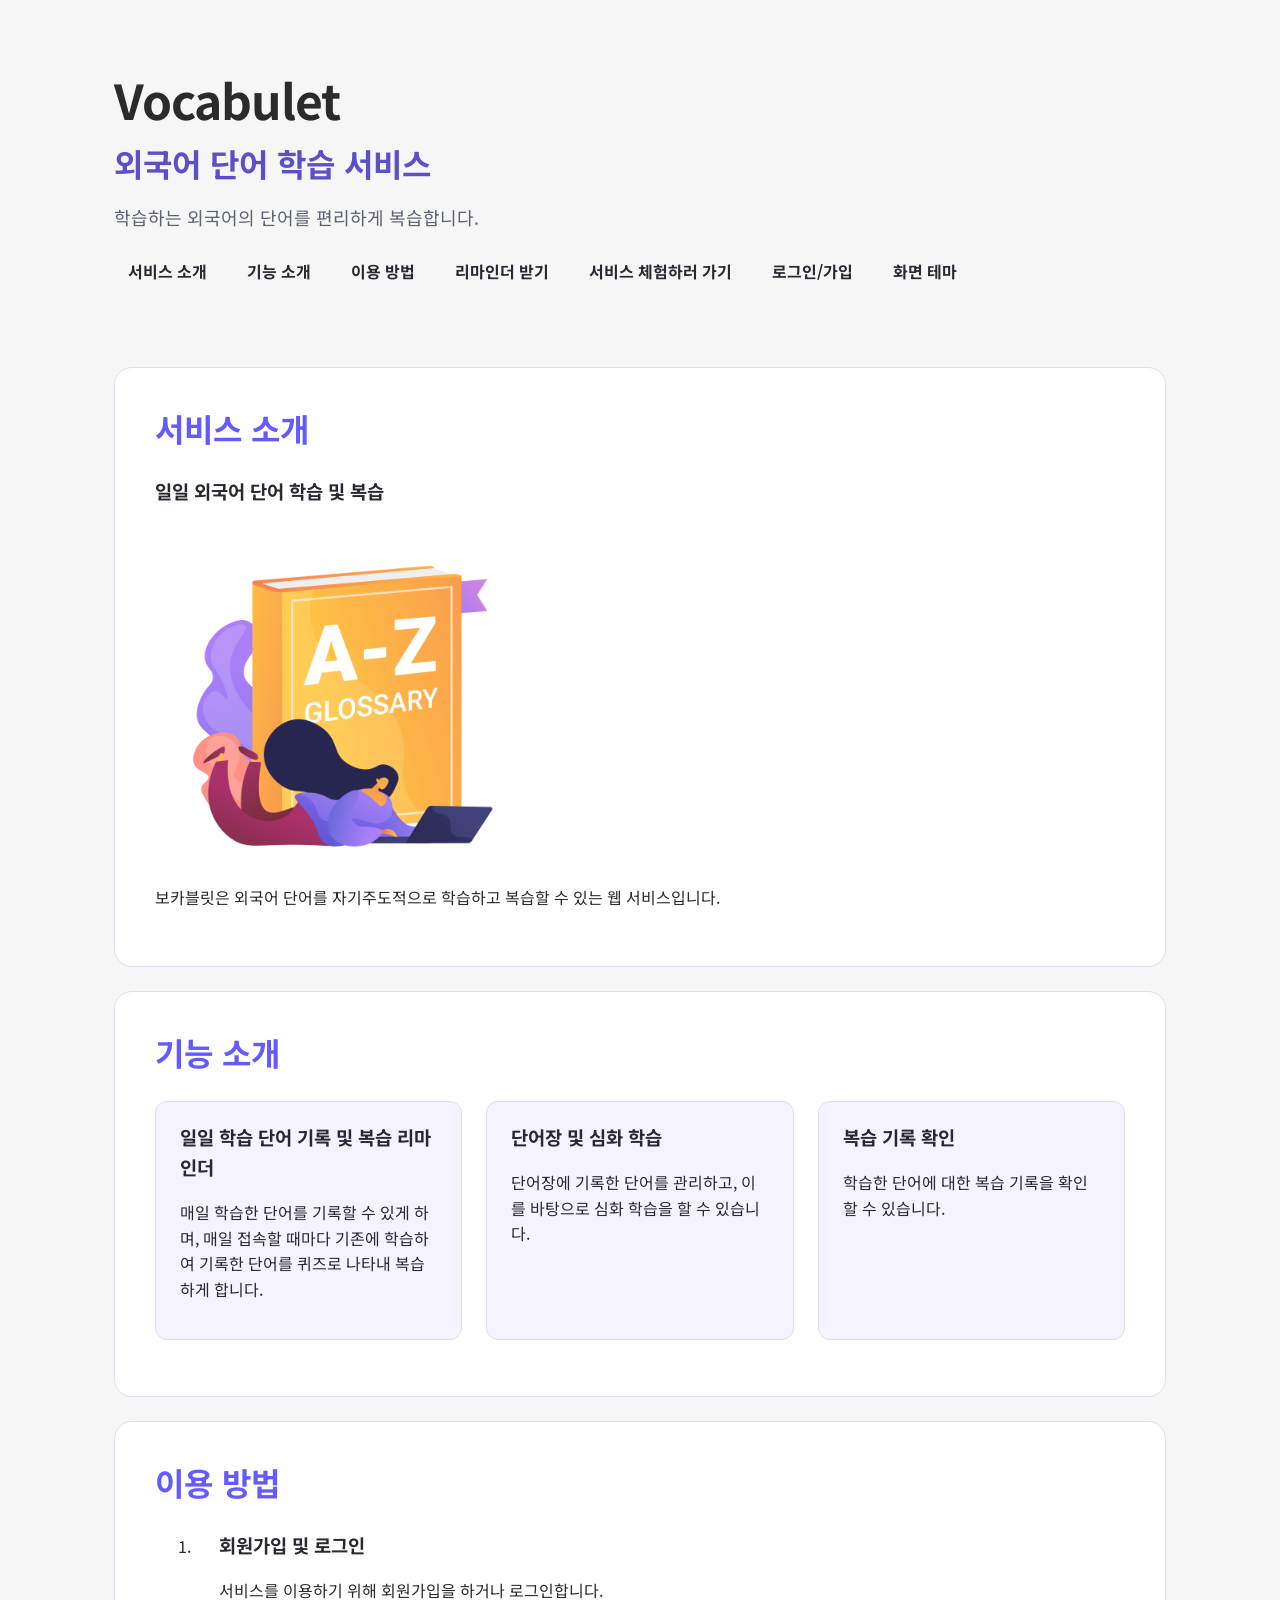
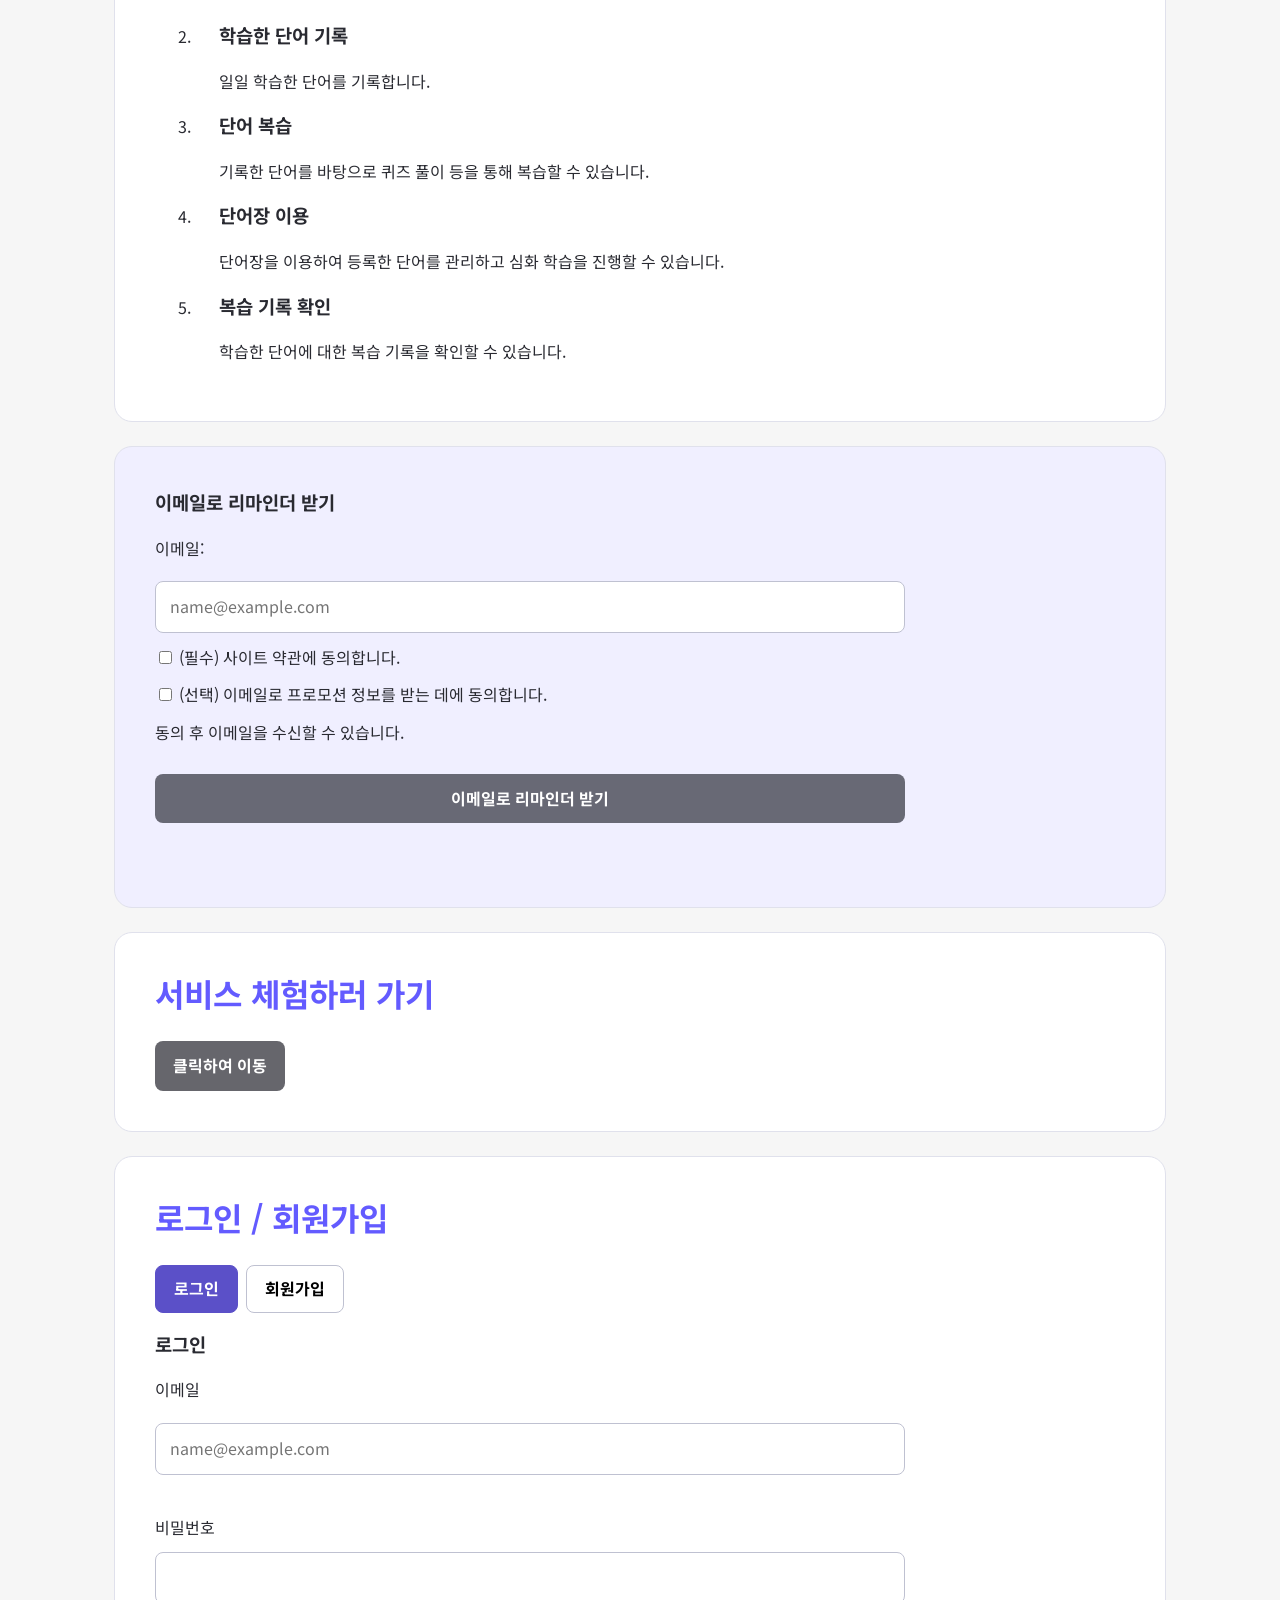
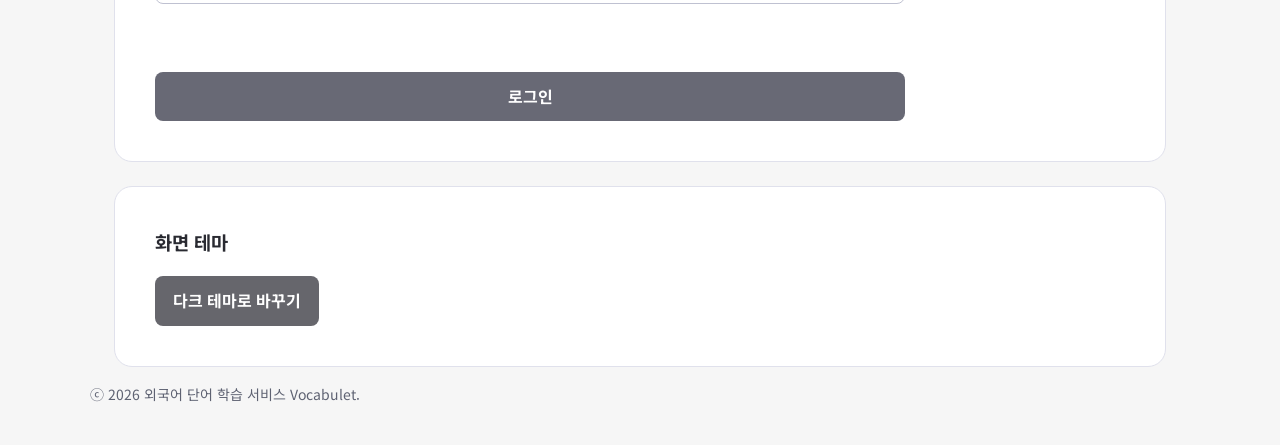
==== commit ab7ff4a0: "10주차 내비게이션 바" ====
--- a/index.html
+++ b/index.html
@@ -35,7 +35,10 @@
 
   <body>
     <header class="site-header">
-      <h1>보카블릿:외국어 단어 복습 사이트</h1>
+      <h1 class="header-title">
+        <a id="site-logo" href="index.html">Vocabulet</a>
+      </h1>
+      <h2 class="header-title">외국어 단어 학습 서비스</h2>
       <p class="header-description">
         학습하는 외국어의 단어를 편리하게 복습합니다.
       </p>
@@ -299,6 +302,7 @@
                 표시
               </button>
 
+              <p class="field-hint" id="confirmHint" aria-live="polite"></p>
               <p id="strengthText" class="field-hint" aria-live="polite">
                 비밀번호 강도: -
               </p>
@@ -309,7 +313,6 @@
                 <li data-rule="special">특수문자 포함 (강도 상승)</li>
               </ul>
             </div>
-            <p class="field-hint" id="confirmHint" aria-live="polite"></p>
 
             <p id="signupMessage" aria-live="polite"></p>
             <label class="agree-row">
--- a/style.css
+++ b/style.css
@@ -37,6 +37,10 @@
 body.dark .delete-button:hover {
   background-color: #3d2a2f;
 }
+body.dark .delete-button:focus {
+  outline: 3px solid #f2b8b8;
+  outline-offset: 3px;
+}
 body.dark .flash-card-inner {
   color: #ededfc;
   background-color: #20212a;
@@ -67,6 +71,10 @@
 body.dark #unknownButton:hover {
   background-color: #3a3a4d;
 }
+body.dark #unknownButton:focus {
+  outline: 3px solid #b9b4ef;
+  outline-offset: 3px;
+}
 
 body.dark .edit-button {
   border-color: #50515f;
@@ -74,14 +82,51 @@
 }
 body.dark .edit-button:hover {
   background-color: #3a3a4d;
+}
+body.dark .edit-button:focus {
+  outline: 3px solid #b9b4ef;
+  outline-offset: 3px;
+}
+body.dark #word-form #wordSubmit {
+  border-color: #50515f;
+  color: #f4f4f8;
+  background-color: #6e37b6;
+}
+body.dark #word-form #wordSubmit:hover {
+  background-color: #9775d6;
+}
+body.dark #word-form #wordSubmit:focus {
+  outline: 3px solid #b9b4ef;
+  outline-offset: 3px;
+}
+body.dark #word-form #wordSubmit:disabled {
+  color: #f4f4f8;
+  background-color: #686975;
+  cursor: not-allowed;
+  outline: 0px;
 }
 body.dark #word-form #editCancel {
   border-color: #50515f;
   color: #f4f4f8;
   background-color: #2d2e38;
 }
-body.dark .word-card.is-editing {
-  outline-color: #50515f;
+body.dark #word-form #editCancel:focus {
+  outline: 3px solid #b9b4ef;
+  outline-offset: 3px;
+}
+
+#site-logo {
+  text-decoration: none;
+  color: #2b2a2c;
+}
+body.dark #site-logo {
+  color: #f4f4f8;
+}
+.header-title {
+  line-height: 0.8;
+  margin-top: 8px;
+  font-weight: 700;
+  color: #5b50c8;
 }
 
 #unknownButton {
@@ -91,6 +136,10 @@
 }
 #unknownButton:hover {
   background-color: #48484e;
+}
+#unknownButton:focus {
+  outline: 3px solid #b9b4ef;
+  outline-offset: 3px;
 }
 
 body {
@@ -308,14 +357,41 @@
 .edit-button:hover {
   background-color: #f0efff;
 }
+.edit-button:focus {
+  outline: 3px solid #b9b4ef;
+  outline-offset: 3px;
+}
+
+#word-form #wordSubmit {
+  color: #fff;
+  background-color: #5c37b3;
+}
+#word-form #wordSubmit:focus {
+  outline: 3px solid #b9b4ef;
+  outline-offset: 3px;
+}
+#word-form #wordSubmit:hover {
+  outline: 3px solid #b9b4ef;
+  background-color: #8e66e9;
+}
+#word-form #wordSubmit:disabled {
+  color: #fff;
+  background-color: #686975;
+  cursor: not-allowed;
+  outline: 0px;
+}
+
 #word-form #editCancel {
   border: 1px solid #bfc1d1;
   color: #292a31;
   background-color: #fff;
 }
-.word-card.is-editing {
-  border-color: #5b50c8;
-  outline: 3px solid #d9d6ff;
+#word-form #editCancel:hover {
+  background-color: #f0efff;
+}
+#word-form #editCancel:focus {
+  outline: 3px solid #b9b4ef;
+  outline-offset: 3px;
 }
 
 #subscribeMessage {
@@ -599,6 +675,10 @@
 }
 .delete-button:hover {
   background-color: #fbeaea;
+}
+.delete-button:focus {
+  outline: 3px solid #f2b8b8;
+  outline-offset: 3px;
 }
 
 .review-progress {
@@ -706,6 +786,10 @@
   max-width: none;
   min-height: 48px;
 }
+#daily-review .review-actions button:focus {
+  outline: 3px solid #b9b4ef;
+  outline-offset: 3px;
+}
 
 @media (max-width: 768px) {
   #daily-review .review-actions {
@@ -714,6 +798,14 @@
   #daily-review .review-actions button {
     padding-left: 8px;
     padding-right: 8px;
+  }
+  #daily-review .review-actions button:focus {
+    outline: 3px solid #b9b4ef;
+    outline-offset: 3px;
+  }
+  #daily-review .flash-card-inner {
+    min-height: clamp(200px, 50vw, 260px);
+    max-width: 480px;
   }
 }
 .is-hidden {
@@ -777,6 +869,91 @@
   color: #245c3a;
 }
 
+.is-success {
+  color: #245c3a;
+}
+.is-error {
+  color: #7a1f1f;
+}
+
+.site-nav a.is-current {
+  color: #5b50c8;
+  background-color: #d9d7ff;
+  box-shadow: inset 0 -2px 0 #5b50c8;
+}
+body.dark .site-nav a.is-current {
+  color: #ffff;
+  background-color: #4336b6c9;
+  box-shadow: inset 0 -4px 0 #4336b6;
+}
+
+.word-filters {
+  display: flex;
+  gap: 8px;
+  margin-bottom: 20px;
+  flex-wrap: wrap;
+}
+.filter-button {
+  padding: 8px 16px;
+  border: 1px solid #bfc1d1;
+  border-radius: 999px;
+  background: #fff;
+  color: #292a31;
+  font: inherit;
+  cursor: pointer;
+}
+.filter-button.active {
+  border-color: #5b50c8;
+  background: #5b50c8;
+  color: #fff;
+  font-weight: 700;
+}
+.filter-button:focus-visible {
+  outline: 3px solid #b9b4ef;
+  outline-offset: 2px;
+}
+.word-list {
+  list-style: none;
+  padding: 0;
+  margin: 0;
+  display: grid;
+  grid-template-columns: repeat(auto-fill, minmax(240px, 1fr));
+  gap: 16px;
+}
+.word-list-empty {
+  grid-column: 1 / -1;
+  color: #5e6272;
+}
+body.dark .filter-button {
+  background: #2d2e38;
+  color: #f4f4f8;
+  border-color: #50515f;
+}
+body.dark .filter-button.active {
+  background: #5b50c8;
+  border-color: #5b50c8;
+}
+
+.menu-toggle {
+  display: none;
+}
+
+@media (max-width: 600px) {
+  .menu-toggle {
+    display: inline-flex;
+  }
+  .site-header .site-nave {
+    display: none;
+  }
+  .site-header .site-nav.is-open {
+    display: block;
+  }
+  .site-nav ul {
+    display: grid;
+    gap: 8px;
+  }
+}
+
 [hidden] {
   display: none !important;
 }
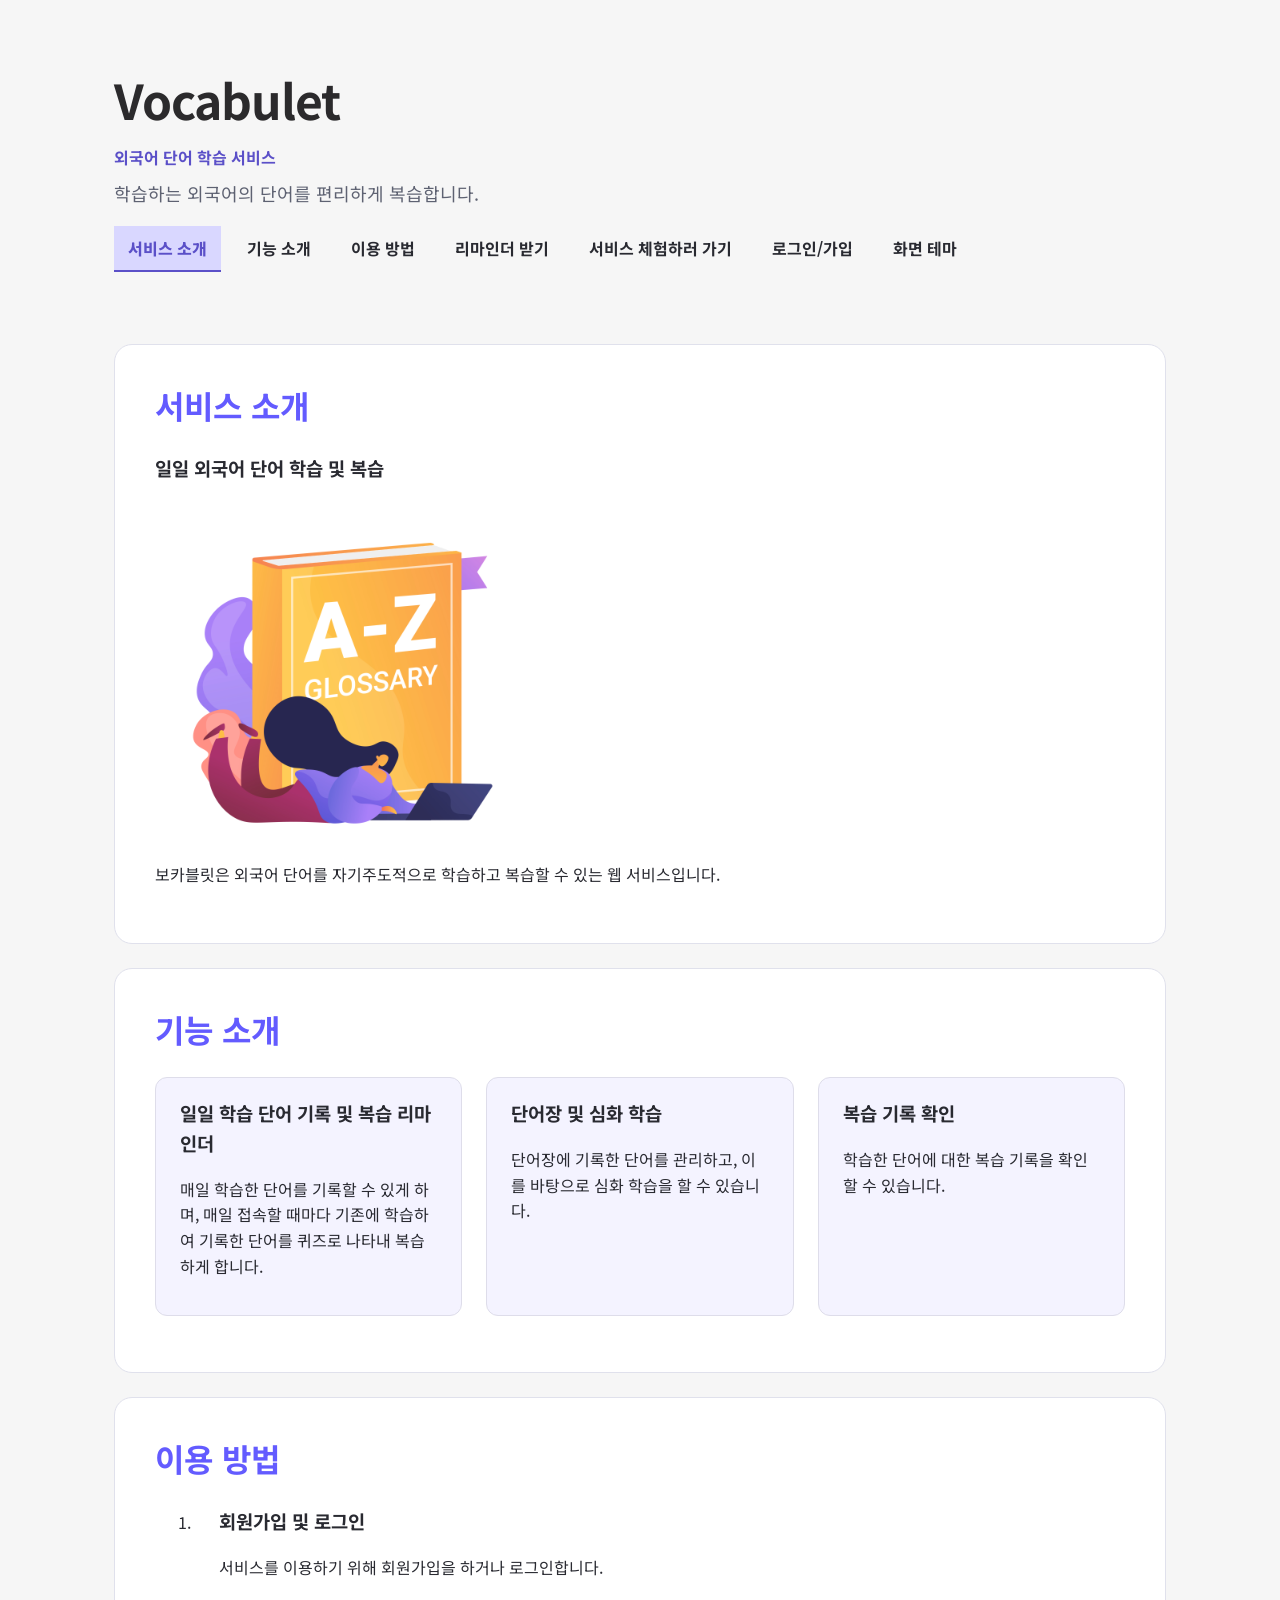
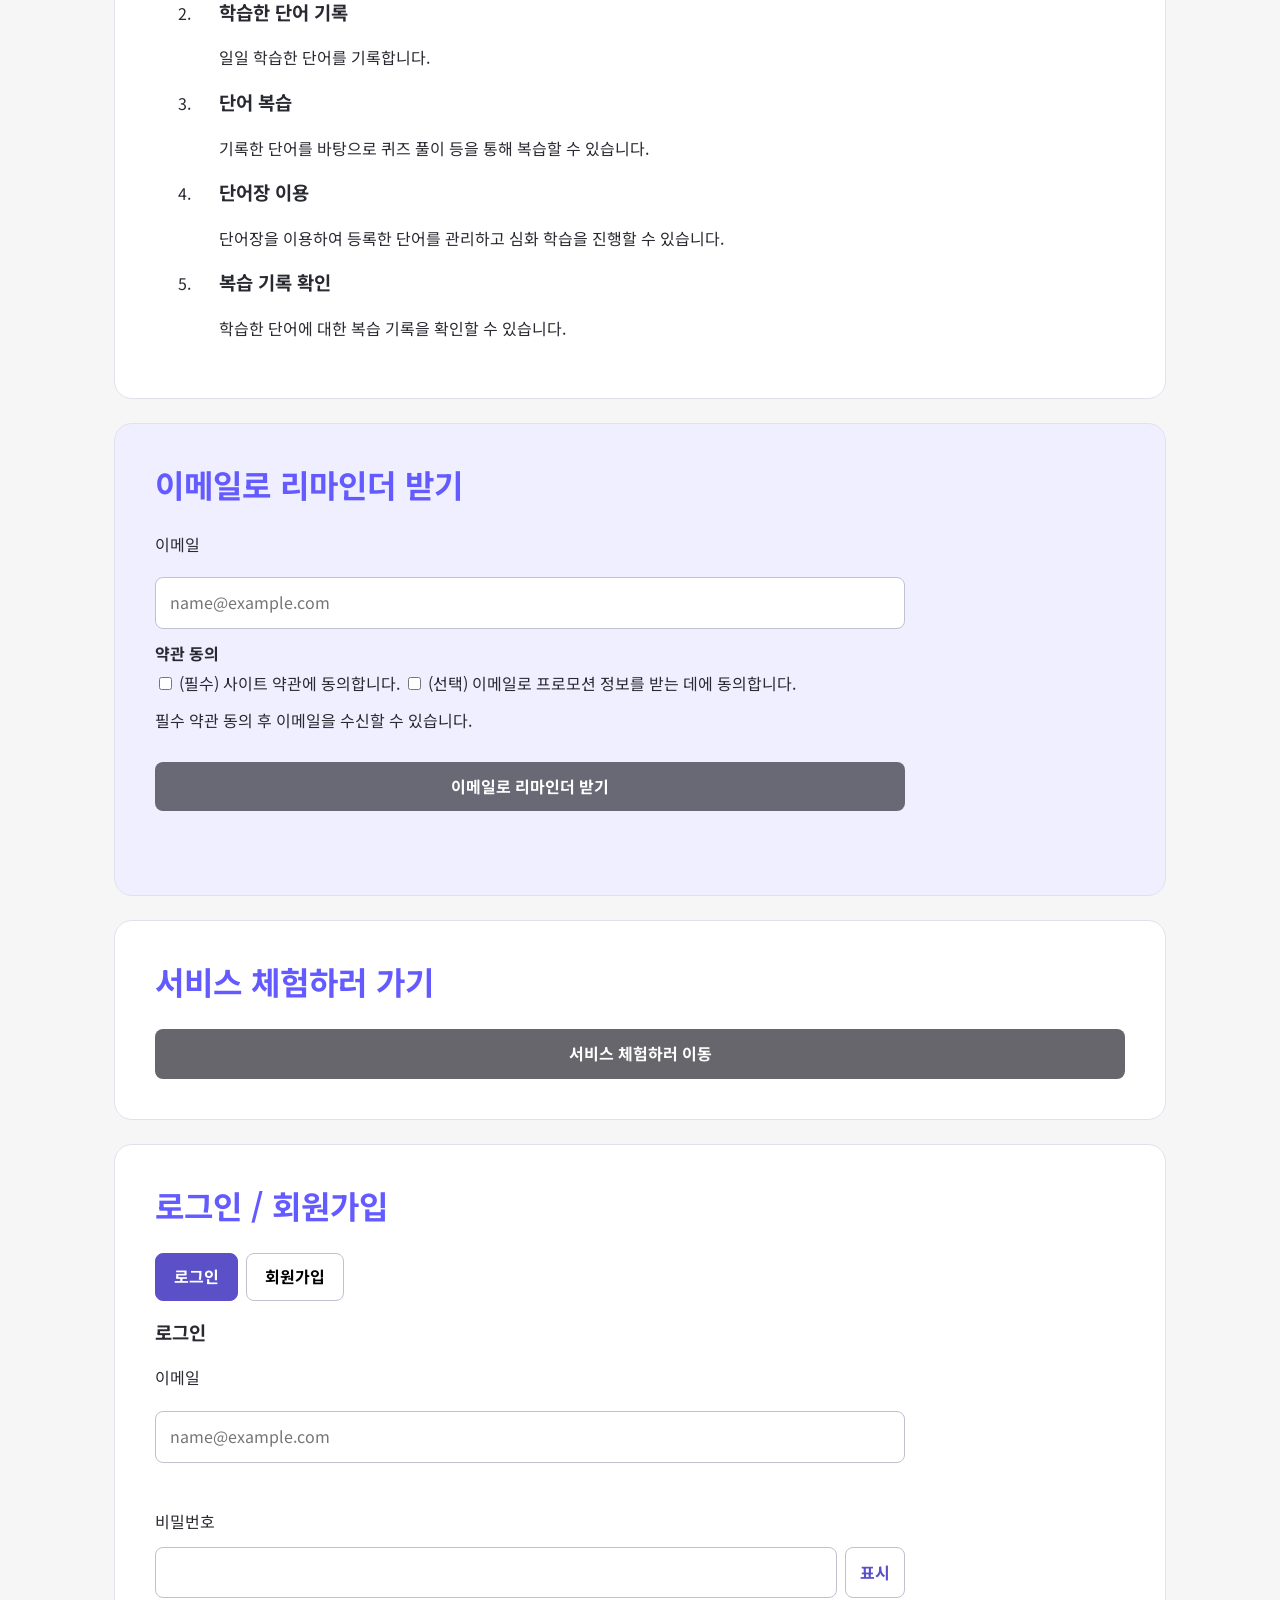
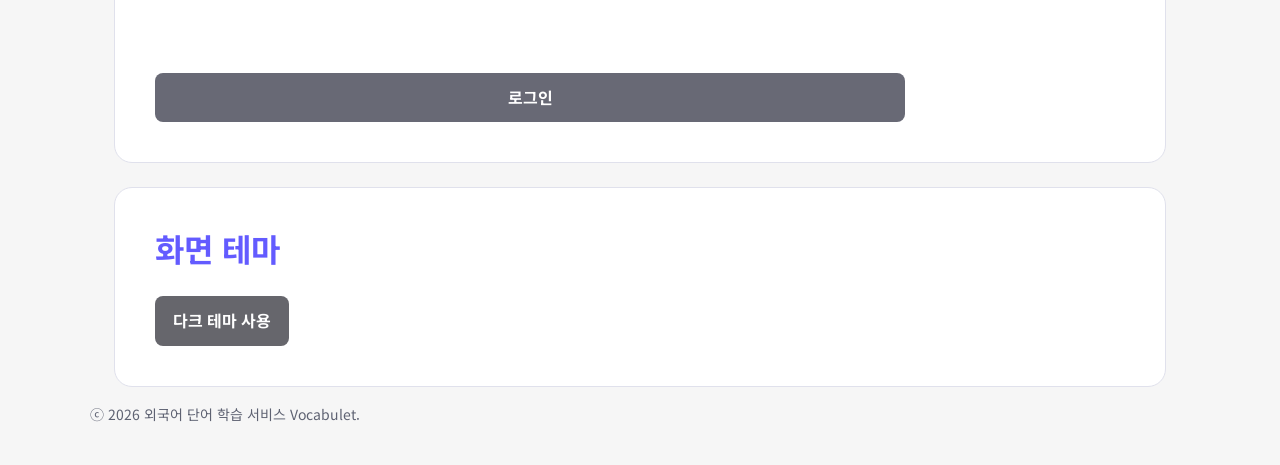
==== commit b8717a19: "11주차 접근성 개선" ====
--- a/index.html
+++ b/index.html
@@ -30,20 +30,31 @@
       href="https://fonts.googleapis.com/css2?family=Noto+Sans+KR:wght@100..900&display=swap"
       rel="stylesheet"
     />
-    <title>Vocabulet</title>
+    <title>Vocabulet - 외국어 단어 학습 서비스</title>
   </head>
 
   <body>
+    <a class="skip-link" href="#top">본문 바로가기</a>
+
     <header class="site-header">
       <h1 class="header-title">
         <a id="site-logo" href="index.html">Vocabulet</a>
       </h1>
-      <h2 class="header-title">외국어 단어 학습 서비스</h2>
+      <p class="header-title">외국어 단어 학습 서비스</p>
       <p class="header-description">
         학습하는 외국어의 단어를 편리하게 복습합니다.
       </p>
 
-      <nav class="site-nav" aria-label="주요 메뉴">
+      <button
+        type="button"
+        id="menuButton"
+        class="menu-button"
+        aria-expanded="false"
+        aria-controls="mainNav"
+      >
+        메뉴
+      </button>
+      <nav id="mainNav" class="site-nav" aria-label="주요 메뉴">
         <a href="#about">서비스 소개</a>
         <a href="#features">기능 소개</a>
         <a href="#steps">이용 방법</a>
@@ -54,9 +65,9 @@
       </nav>
     </header>
 
-    <main>
-      <section id="about" class="content-section">
-        <h2>서비스 소개</h2>
+    <main id="top" tabindex="-1">
+      <section id="about" class="content-section" aria-labelledby="about-title">
+        <h2 id="about-title">서비스 소개</h2>
         <div class="about-layout">
           <div class="about-text">
             <h3>일일 외국어 단어 학습 및 복습</h3>
@@ -73,9 +84,13 @@
         </div>
       </section>
 
-      <section id="features" class="content-section">
-        <h2>기능 소개</h2>
-        <ul class="feature-list">
+      <section
+        id="features"
+        class="content-section"
+        aria-labelledby="features-title"
+      >
+        <h2 id="features-title">기능 소개</h2>
+        <ul class="feature-list" role="list">
           <li class="feature-card">
             <h3>일일 학습 단어 기록 및 복습 리마인더</h3>
             <p>
@@ -97,8 +112,8 @@
         </ul>
       </section>
 
-      <section id="steps" class="content-section">
-        <h2>이용 방법</h2>
+      <section id="steps" class="content-section" aria-labelledby="steps-title">
+        <h2 id="steps-title">이용 방법</h2>
         <ol>
           <li class="steps-list">
             <h3>회원가입 및 로그인</h3>
@@ -128,27 +143,37 @@
         </ol>
       </section>
 
-      <section id="subscribe" class="content-section subscribe-card">
+      <section
+        id="subscribe"
+        class="content-section subscribe-card"
+        aria-labelledby="subscribe-title"
+      >
         <article class="event-card">
-          <h3>이메일로 리마인더 받기</h3>
-          <form id="subscribe-form">
-            <label id="emailInput" for="email">이메일:</label>
+          <h2 id="subscribe-title">이메일로 리마인더 받기</h2>
+          <form id="subscribe-form" novalidate>
+            <label for="email">이메일</label>
             <input
               type="email"
               id="email"
               name="email"
               placeholder="name@example.com"
+              autocomplete="email"
+              aria-describedby="subscribeMessage"
+              aria-invalid="false"
             />
-            <label class="agree-row">
-              <input type="checkbox" class="agreeCheck" />
-              (필수) 사이트 약관에 동의합니다.
-            </label>
-            <label class="agree-row">
-              <input type="checkbox" class="agreeCheck" />
-              (선택) 이메일로 프로모션 정보를 받는 데에 동의합니다.
-            </label>
+            <fieldset class="agree-group">
+              <legend>약관 동의</legend>
+              <label class="agree-row">
+                <input type="checkbox" class="agreeCheck" required />
+                (필수) 사이트 약관에 동의합니다.
+              </label>
+              <label class="agree-row">
+                <input type="checkbox" class="agreeCheck" />
+                (선택) 이메일로 프로모션 정보를 받는 데에 동의합니다.
+              </label>
+            </fieldset>
             <p id="agreeMessage" aria-live="polite">
-              동의 후 이메일을 수신할 수 있습니다.
+              필수 약관 동의 후 이메일을 수신할 수 있습니다.
             </p>
             <button id="subscribeButton" type="submit" disabled>
               이메일로 리마인더 받기
@@ -158,24 +183,24 @@
         </article>
       </section>
 
-      <section id="goto-service" class="content-section">
+      <section
+        id="goto-service"
+        class="content-section"
+        aria-labelledby="goto-title"
+      >
         <article class="event-card">
-          <h2>서비스 체험하러 가기</h2>
-          <button
-            id="gohomeButton"
-            class="primary-button"
-            type="button"
-            onclick="location.href = 'home.html'"
+          <h2 id="goto-title">서비스 체험하러 가기</h2>
+          <!-- 페이지 이동은 button이 아니라 링크 -->
+          <a id="gohomeButton" class="primary-button" href="home.html"
+            >서비스 체험하러 이동</a
           >
-            클릭하여 이동
-          </button>
         </article>
       </section>
 
-      <section id="auth" class="content-section">
-        <h2>로그인 / 회원가입</h2>
-
-        <div class="auth-tabs" role="tablist">
+      <section id="auth" class="content-section" aria-labelledby="auth-title">
+        <h2 id="auth-title">로그인 / 회원가입</h2>
+
+        <div class="auth-tabs" role="tablist" aria-label="로그인 또는 회원가입">
           <button
             type="button"
             id="loginTab"
@@ -183,6 +208,7 @@
             role="tab"
             aria-selected="true"
             aria-controls="loginPanel"
+            tabindex="0"
           >
             로그인
           </button>
@@ -193,12 +219,18 @@
             role="tab"
             aria-selected="false"
             aria-controls="signupPanel"
+            tabindex="-1"
           >
             회원가입
           </button>
         </div>
 
-        <article id="loginPanel" class="event-card auth-panel" role="tabpanel">
+        <article
+          id="loginPanel"
+          class="event-card auth-panel"
+          role="tabpanel"
+          aria-labelledby="loginTab"
+        >
           <h3>로그인</h3>
           <form id="login-form" novalidate>
             <label for="loginEmail">이메일</label>
@@ -208,6 +240,8 @@
               name="email"
               placeholder="name@example.com"
               autocomplete="email"
+              aria-describedby="loginEmailHint"
+              aria-invalid="false"
             />
             <p class="field-hint" id="loginEmailHint" aria-live="polite"></p>
 
@@ -218,13 +252,14 @@
                 id="loginPassword"
                 name="password"
                 autocomplete="current-password"
+                aria-describedby="capsHint"
               />
               <button
                 type="button"
                 class="toggle-password"
                 data-target="loginPassword"
+                data-name="비밀번호"
                 aria-label="비밀번호 표시"
-                hidden
               >
                 표시
               </button>
@@ -238,8 +273,10 @@
 
         <article
           id="signupPanel"
-          class="event-card auth-panel is-hidden"
+          class="event-card auth-panel"
           role="tabpanel"
+          aria-labelledby="signupTab"
+          hidden
         >
           <h3>회원가입</h3>
           <form id="signup-form" novalidate>
@@ -249,6 +286,9 @@
               id="signupName"
               name="name"
               autocomplete="nickname"
+              required
+              aria-describedby="signupNameHint"
+              aria-invalid="false"
             />
             <p class="field-hint" id="signupNameHint" aria-live="polite"></p>
 
@@ -259,6 +299,9 @@
               name="email"
               placeholder="name@example.com"
               autocomplete="email"
+              required
+              aria-describedby="signupEmailHint"
+              aria-invalid="false"
             />
             <p class="field-hint" id="signupEmailHint" aria-live="polite"></p>
 
@@ -269,13 +312,15 @@
                 id="signupPassword"
                 name="password"
                 autocomplete="new-password"
+                required
+                aria-describedby="passwordRules strengthText"
               />
               <button
                 type="button"
                 class="toggle-password"
                 data-target="signupPassword"
+                data-name="비밀번호"
                 aria-label="비밀번호 표시"
-                hidden
               >
                 표시
               </button>
@@ -283,6 +328,13 @@
             <div class="strength" aria-hidden="true">
               <div id="strengthBar" class="strength-bar" data-level="0"></div>
             </div>
+            <p id="strengthText" class="field-hint">비밀번호 강도: -</p>
+            <ul id="passwordRules" class="rules">
+              <li data-rule="length">8자 이상</li>
+              <li data-rule="letter">영문 포함</li>
+              <li data-rule="number">숫자 포함</li>
+              <li data-rule="special">특수문자 포함 (강도 상승)</li>
+            </ul>
 
             <label for="signupPasswordConfirm">비밀번호 확인</label>
             <div class="password-wrap">
@@ -291,53 +343,54 @@
                 id="signupPasswordConfirm"
                 name="passwordConfirm"
                 autocomplete="new-password"
+                required
+                aria-describedby="confirmHint"
+                aria-invalid="false"
               />
               <button
                 type="button"
                 class="toggle-password"
                 data-target="signupPasswordConfirm"
+                data-name="비밀번호 확인"
                 aria-label="비밀번호 확인 표시"
-                hidden
               >
                 표시
               </button>
-
-              <p class="field-hint" id="confirmHint" aria-live="polite"></p>
-              <p id="strengthText" class="field-hint" aria-live="polite">
-                비밀번호 강도: -
-              </p>
-              <ul id="passwordRules" class="rules">
-                <li data-rule="length">8자 이상</li>
-                <li data-rule="letter">영문 포함</li>
-                <li data-rule="number">숫자 포함</li>
-                <li data-rule="special">특수문자 포함 (강도 상승)</li>
-              </ul>
             </div>
-
-            <p id="signupMessage" aria-live="polite"></p>
+            <p class="field-hint" id="confirmHint" aria-live="polite"></p>
+
             <label class="agree-row">
-              <input type="checkbox" class="signupAgree" />
+              <input type="checkbox" class="signupAgree" required />
               (필수) 사이트 약관에 동의합니다.
             </label>
             <p id="signupMessage" aria-live="polite"></p>
-            <button id="goLoginButton" type="button" class="is-hidden" hidden>
+            <button id="goLoginButton" type="button" hidden>
               로그인하러 가기
             </button>
             <button id="signupButton" type="submit" disabled>가입하기</button>
           </form>
         </article>
 
-        <div id="authStatus" class="is-hidden" aria-live="polite">
-          <p id="welcomeMessage"></p>
+        <div id="authStatus" hidden>
+          <p id="welcomeMessage" tabindex="-1"></p>
           <button id="logoutButton" type="button">로그아웃</button>
         </div>
       </section>
 
-      <section id="config" class="content-section">
+      <section
+        id="config"
+        class="content-section"
+        aria-labelledby="config-title"
+      >
         <article class="event-card">
-          <h3>화면 테마</h3>
-          <button id="themeButton" class="primary-button" type="button">
-            다크 테마로 바꾸기
+          <h2 id="config-title">화면 테마</h2>
+          <button
+            id="themeButton"
+            class="primary-button"
+            type="button"
+            aria-pressed="false"
+          >
+            다크 테마 사용
           </button>
         </article>
       </section>
--- a/style.css
+++ b/style.css
@@ -1,5 +1,9 @@
 * {
   box-sizing: border-box;
+}
+.site-nav a[aria-current="location"],
+.filter-button[aria-pressed="true"] {
+  font-weight: 800;
 }
 
 body.dark {
@@ -934,26 +938,247 @@
   border-color: #5b50c8;
 }
 
-.menu-toggle {
-  display: none;
-}
-
-@media (max-width: 600px) {
-  .menu-toggle {
-    display: inline-flex;
-  }
-  .site-header .site-nave {
-    display: none;
-  }
-  .site-header .site-nav.is-open {
-    display: block;
-  }
-  .site-nav ul {
-    display: grid;
-    gap: 8px;
-  }
+.skip-link {
+  position: fixed;
+  top: 8px;
+  left: 8px;
+  z-index: 10;
+  padding: 10px 14px;
+  border: 2px solid #5b50c8;
+  border-radius: 8px;
+  background: #fff;
+  color: #292a31;
+  transform: translateY(-160%);
+}
+.skip-link:focus-visible {
+  transform: translateY(0);
 }
 
 [hidden] {
   display: none !important;
 }
+
+/* =========================================================
+   접근성(ARIA) 보강
+   ========================================================= */
+.sr-only {
+  position: absolute;
+  width: 1px;
+  height: 1px;
+  margin: -1px;
+  padding: 0;
+  overflow: hidden;
+  clip: rect(0 0 0 0);
+  white-space: nowrap;
+  border: 0;
+}
+
+:focus-visible {
+  outline: 3px solid #5b50c8;
+  outline-offset: 3px;
+}
+body.dark :focus-visible,
+body.dark .skip-link {
+  outline-color: #d9d6ff;
+}
+body.dark .skip-link {
+  color: #f4f4f8;
+  background: #2d2e38;
+  border-color: #d9d6ff;
+}
+
+/* 모바일 메뉴 버튼 (aria-expanded) */
+.menu-button {
+  display: none;
+  padding: 10px 16px;
+  border: 1px solid #bfc1d1;
+  border-radius: 8px;
+  color: #292a31;
+  font: inherit;
+  font-weight: 700;
+  background: #fff;
+  cursor: pointer;
+}
+.menu-button[aria-expanded="true"] {
+  color: #fff;
+  background: #5b50c8;
+  border-color: #5b50c8;
+}
+body.dark .menu-button {
+  color: #f4f4f8;
+  background: #2d2e38;
+  border-color: #50515f;
+}
+body.dark .menu-button[aria-expanded="true"] {
+  background: #5b50c8;
+}
+@media (max-width: 600px) {
+  .menu-button {
+    display: block;
+  }
+  .site-header .site-nav {
+    display: none;
+    margin-top: 8px;
+  }
+  .site-header .site-nav.is-open {
+    display: flex;
+  }
+}
+
+/* 상태는 ARIA 속성을 기준으로 표시 */
+.auth-tab[aria-selected="true"] {
+  color: #fff;
+  background-color: #5b50c8;
+  border-color: #5b50c8;
+}
+.filter-button[aria-pressed="true"] {
+  border-color: #5b50c8;
+  background: #5b50c8;
+  color: #fff;
+}
+#themeButton[aria-pressed="true"] {
+  background-color: #4038a5;
+}
+input[aria-invalid="true"] {
+  border-color: #7a1f1f;
+  outline: 2px solid #7a1f1f;
+}
+body.dark input[aria-invalid="true"] {
+  border-color: #f2b8b8;
+  outline-color: #f2b8b8;
+}
+
+/* 링크로 만든 버튼 */
+a.primary-button {
+  text-decoration: none;
+  text-align: center;
+}
+
+/* 폼 보조 요소 */
+.agree-group {
+  margin: 0;
+  padding: 0;
+  border: 0;
+}
+.agree-group legend {
+  margin-bottom: 4px;
+  padding: 0;
+  font-weight: 700;
+}
+.field-hint {
+  margin: 0;
+  min-height: 1.6em;
+  font-size: 14px;
+}
+.password-wrap {
+  display: flex;
+  gap: 8px;
+  align-items: stretch;
+}
+.password-wrap input {
+  flex: 1;
+  min-width: 0;
+}
+.toggle-password {
+  flex: none;
+  padding: 0 14px;
+  border: 1px solid #bfc1d1;
+  border-radius: 8px;
+  color: #5b50c8;
+  font: inherit;
+  font-weight: 700;
+  background: #fff;
+  cursor: pointer;
+}
+body.dark .toggle-password {
+  color: #d9d6ff;
+  background: #2d2e38;
+  border-color: #50515f;
+}
+@media (max-width: 768px) {
+  .toggle-password {
+    width: auto;
+    min-width: 64px;
+  }
+}
+
+/* 비밀번호 강도 / 규칙 */
+.strength {
+  height: 8px;
+  border-radius: 999px;
+  background: #e0e1ec;
+  overflow: hidden;
+}
+.strength-bar {
+  height: 100%;
+  width: 0;
+  background: #7a1f1f;
+  transition: width 0.2s ease;
+}
+.strength-bar[data-level="2"] {
+  background: #8a5a00;
+}
+.strength-bar[data-level="3"] {
+  background: #245c3a;
+}
+.rules {
+  margin: 0;
+  padding-left: 0;
+  list-style: none;
+  font-size: 14px;
+}
+.rules li.is-met {
+  color: #245c3a;
+}
+body.dark .rules li.is-met {
+  color: #7fd6a0;
+}
+
+/* 다크 모드에서 상태 메시지 대비 확보 */
+body.dark .is-success,
+body.dark #loginMessage.is-success,
+body.dark #signupMessage.is-success {
+  color: #7fd6a0;
+}
+body.dark .is-error,
+body.dark #loginMessage.is-error,
+body.dark #signupMessage.is-error {
+  color: #f2b8b8;
+}
+
+/* 플래시카드: 뒤집기 버튼 */
+#daily-review .review-actions {
+  flex-wrap: wrap;
+}
+#daily-review #flipButton {
+  flex: 1 1 100%;
+  color: #5b50c8;
+  border: 1px solid #5b50c8;
+  background-color: transparent;
+}
+body.dark #daily-review #flipButton {
+  color: #d9d6ff;
+  border-color: #d9d6ff;
+}
+
+/* 단어장 */
+.word-count {
+  margin-bottom: 12px;
+  color: #5e6272;
+  font-size: 14px;
+}
+body.dark .word-count {
+  color: #d8d8e2;
+}
+.word-card.is-editing {
+  border-color: #5b50c8;
+  outline: 2px dashed #5b50c8;
+  outline-offset: 4px;
+}
+
+@media (prefers-reduced-motion: reduce) {
+  * {
+    transition: none !important;
+    scroll-behavior: auto !important;
+  }
+}
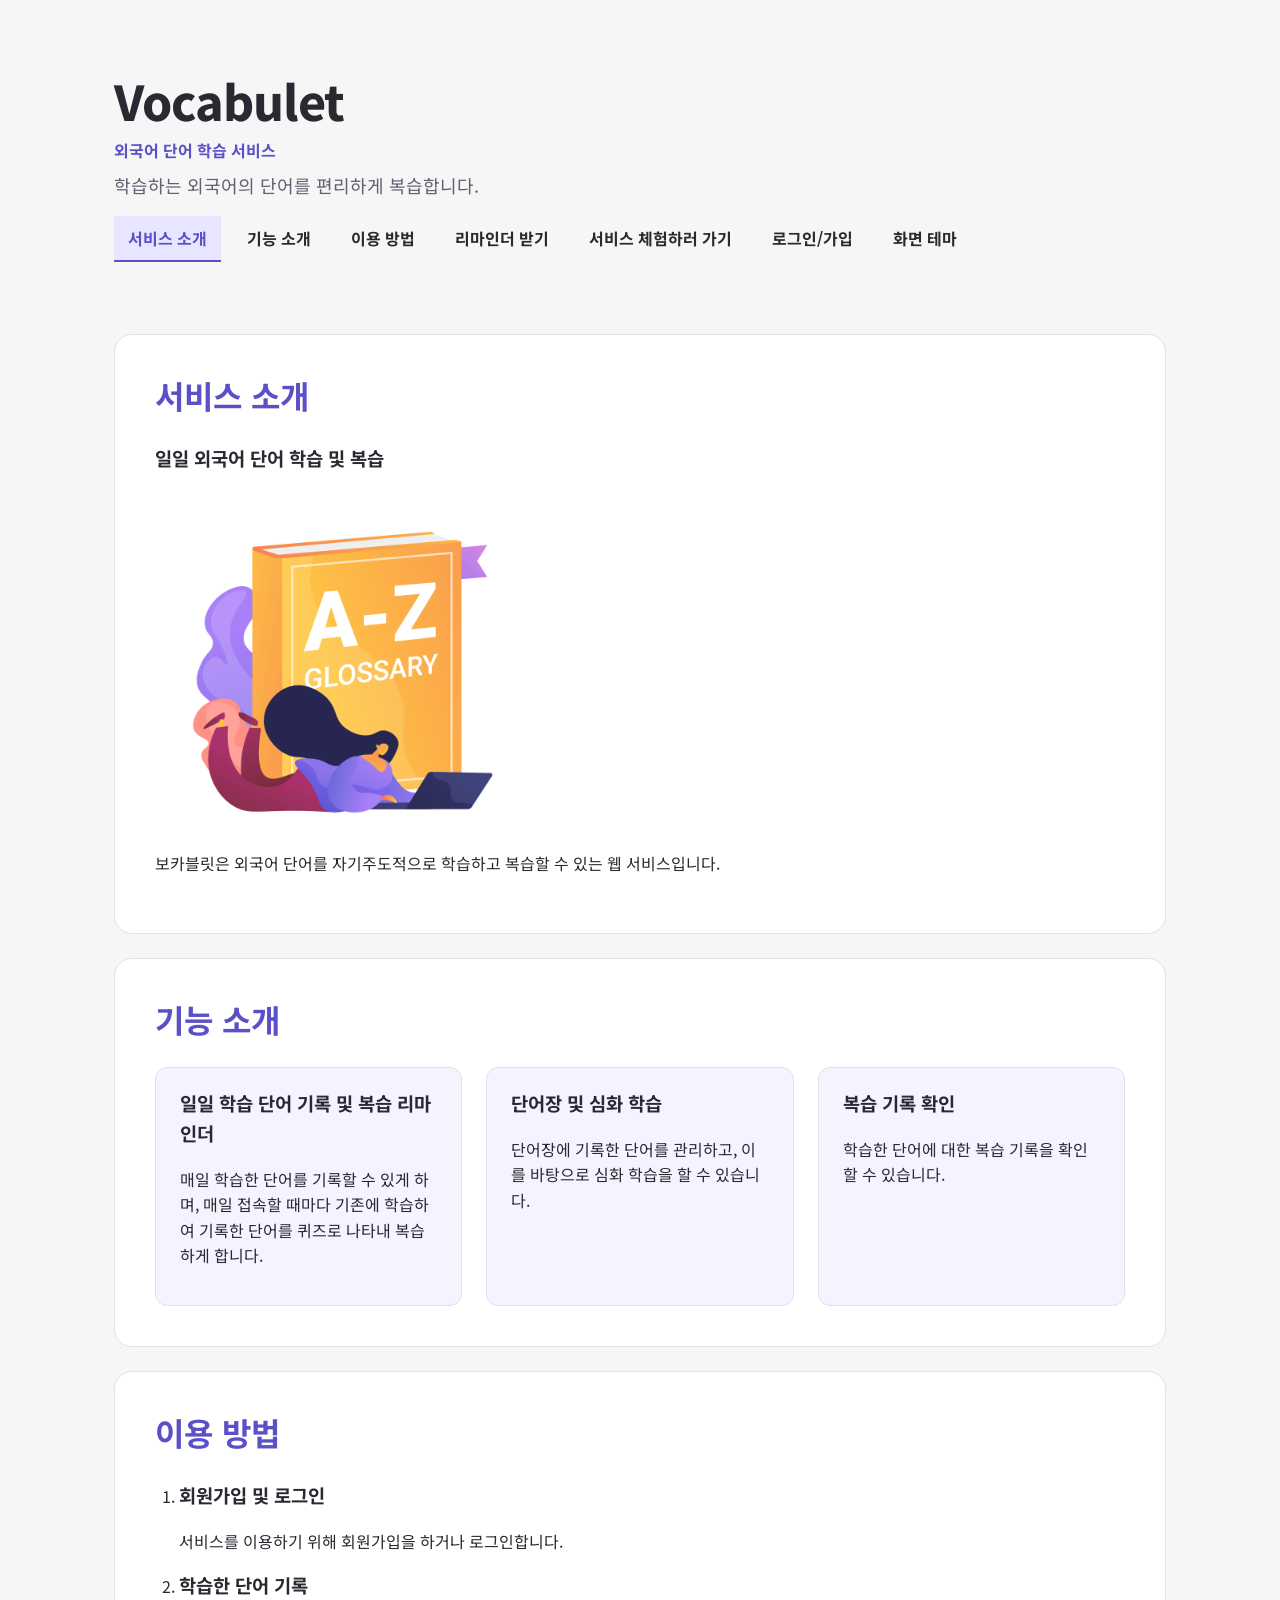
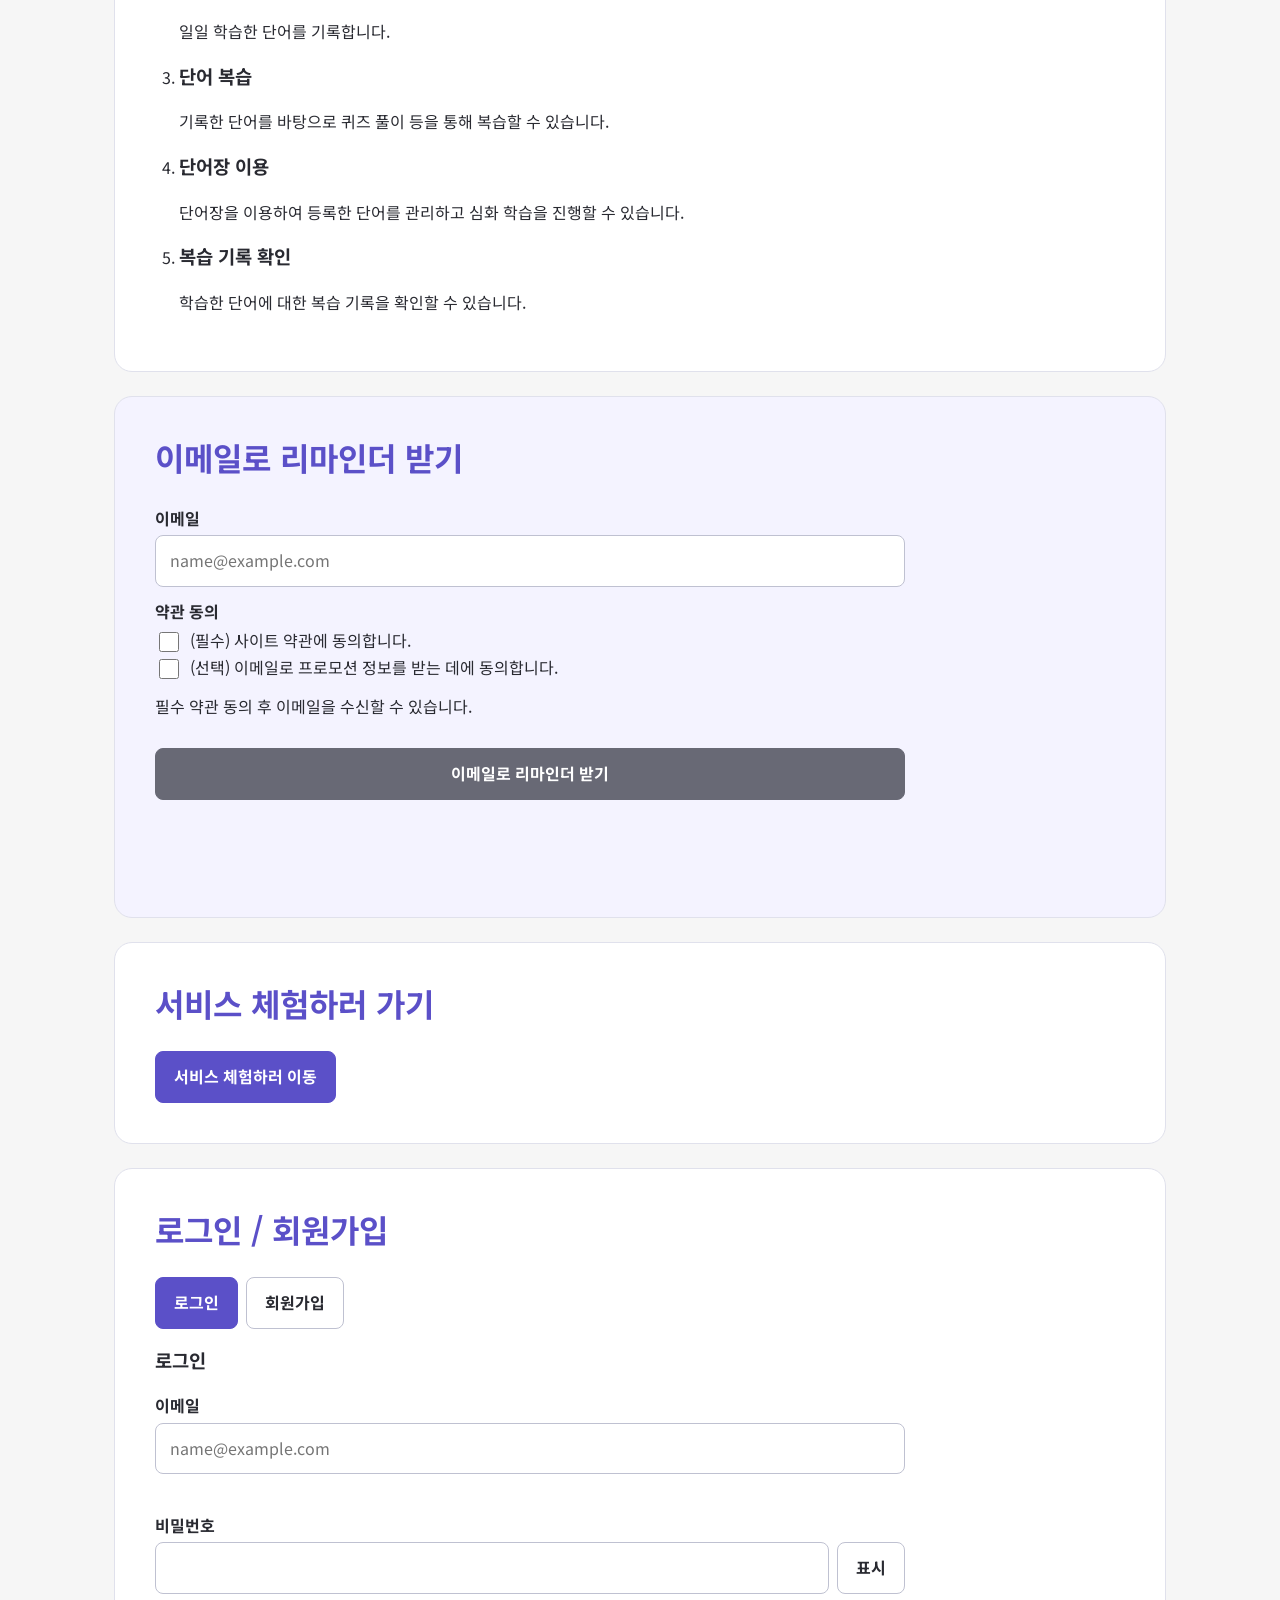
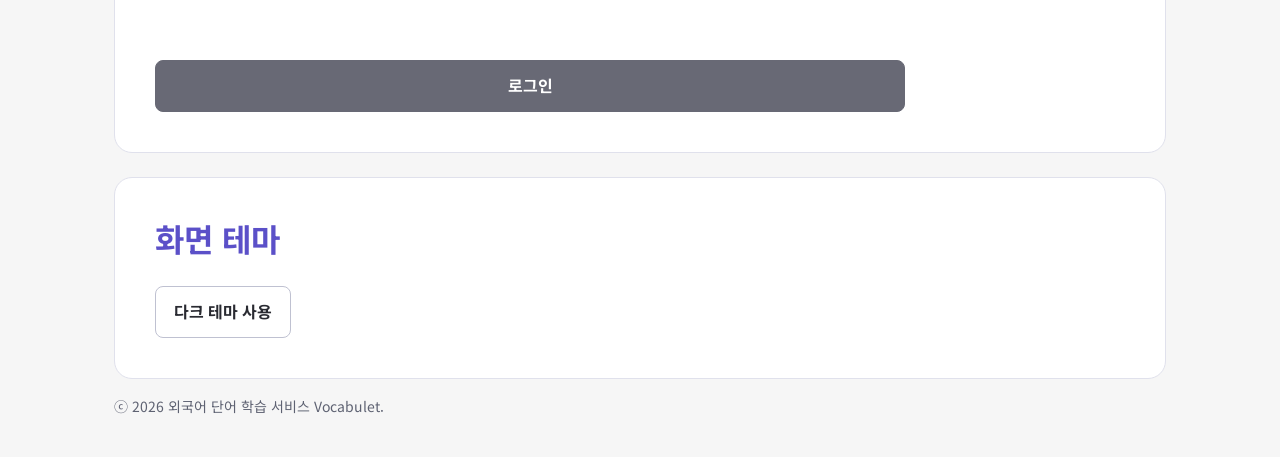
==== commit f6a7fee1: "13주차 재사용 컴포넌트" ====
--- a/index.html
+++ b/index.html
@@ -34,39 +34,25 @@
   </head>
 
   <body>
-    <a class="skip-link" href="#top">본문 바로가기</a>
-
-    <header class="site-header">
-      <h1 class="header-title">
-        <a id="site-logo" href="index.html">Vocabulet</a>
-      </h1>
-      <p class="header-title">외국어 단어 학습 서비스</p>
-      <p class="header-description">
-        학습하는 외국어의 단어를 편리하게 복습합니다.
-      </p>
-
-      <button
-        type="button"
-        id="menuButton"
-        class="menu-button"
-        aria-expanded="false"
-        aria-controls="mainNav"
-      >
-        메뉴
-      </button>
-      <nav id="mainNav" class="site-nav" aria-label="주요 메뉴">
-        <a href="#about">서비스 소개</a>
-        <a href="#features">기능 소개</a>
-        <a href="#steps">이용 방법</a>
-        <a href="#subscribe">리마인더 받기</a>
-        <a href="#goto-service">서비스 체험하러 가기</a>
-        <a href="#auth">로그인/가입</a>
-        <a href="#config">화면 테마</a>
-      </nav>
-    </header>
+    <site-header
+      subtitle="외국어 단어 학습 서비스"
+      description="학습하는 외국어의 단어를 편리하게 복습합니다."
+    >
+      <a href="#about">서비스 소개</a>
+      <a href="#features">기능 소개</a>
+      <a href="#steps">이용 방법</a>
+      <a href="#subscribe">리마인더 받기</a>
+      <a href="#goto-service">서비스 체험하러 가기</a>
+      <a href="#auth">로그인/가입</a>
+      <a href="#config">화면 테마</a>
+    </site-header>
 
     <main id="top" tabindex="-1">
-      <section id="about" class="content-section" aria-labelledby="about-title">
+      <section
+        id="about"
+        class="card card--section"
+        aria-labelledby="about-title"
+      >
         <h2 id="about-title">서비스 소개</h2>
         <div class="about-layout">
           <div class="about-text">
@@ -86,57 +72,61 @@
 
       <section
         id="features"
-        class="content-section"
+        class="card card--section"
         aria-labelledby="features-title"
       >
         <h2 id="features-title">기능 소개</h2>
-        <ul class="feature-list" role="list">
-          <li class="feature-card">
+        <ul class="grid" role="list">
+          <li class="card card--tint">
             <h3>일일 학습 단어 기록 및 복습 리마인더</h3>
             <p>
               매일 학습한 단어를 기록할 수 있게 하며, 매일 접속할 때마다 기존에
               학습하여 기록한 단어를 퀴즈로 나타내 복습하게 합니다.
             </p>
           </li>
-          <li class="feature-card">
+          <li class="card card--tint">
             <h3>단어장 및 심화 학습</h3>
             <p>
               단어장에 기록한 단어를 관리하고, 이를 바탕으로 심화 학습을 할 수
               있습니다.
             </p>
           </li>
-          <li class="feature-card">
+          <li class="card card--tint">
             <h3>복습 기록 확인</h3>
             <p>학습한 단어에 대한 복습 기록을 확인할 수 있습니다.</p>
           </li>
         </ul>
       </section>
 
-      <section id="steps" class="content-section" aria-labelledby="steps-title">
+      <section
+        id="steps"
+        class="card card--section"
+        aria-labelledby="steps-title"
+      >
         <h2 id="steps-title">이용 방법</h2>
-        <ol>
-          <li class="steps-list">
+        <ol class="steps">
+          <li>
             <h3>회원가입 및 로그인</h3>
             <p>서비스를 이용하기 위해 회원가입을 하거나 로그인합니다.</p>
           </li>
-          <li class="steps-list">
+          <li>
             <h3>학습한 단어 기록</h3>
             <p>일일 학습한 단어를 기록합니다.</p>
           </li>
-          <li class="steps-list">
+          <li>
             <h3>단어 복습</h3>
             <p>
               기록한 단어를 바탕으로 퀴즈 풀이 등을 통해 복습할 수 있습니다.
             </p>
           </li>
-          <li class="steps-list">
+          <li>
             <h3>단어장 이용</h3>
             <p>
               단어장을 이용하여 등록한 단어를 관리하고 심화 학습을 진행할 수
               있습니다.
             </p>
           </li>
-          <li class="steps-list">
+          <li>
             <h3>복습 기록 확인</h3>
             <p>학습한 단어에 대한 복습 기록을 확인할 수 있습니다.</p>
           </li>
@@ -145,14 +135,15 @@
 
       <section
         id="subscribe"
-        class="content-section subscribe-card"
+        class="card card--section card--tint"
         aria-labelledby="subscribe-title"
       >
-        <article class="event-card">
-          <h2 id="subscribe-title">이메일로 리마인더 받기</h2>
-          <form id="subscribe-form" novalidate>
-            <label for="email">이메일</label>
+        <h2 id="subscribe-title">이메일로 리마인더 받기</h2>
+        <form id="subscribe-form" class="form" novalidate>
+          <div class="field">
+            <label class="field__label" for="email">이메일</label>
             <input
+              class="field__control"
               type="email"
               id="email"
               name="email"
@@ -161,50 +152,61 @@
               aria-describedby="subscribeMessage"
               aria-invalid="false"
             />
-            <fieldset class="agree-group">
-              <legend>약관 동의</legend>
-              <label class="agree-row">
-                <input type="checkbox" class="agreeCheck" required />
-                (필수) 사이트 약관에 동의합니다.
-              </label>
-              <label class="agree-row">
-                <input type="checkbox" class="agreeCheck" />
-                (선택) 이메일로 프로모션 정보를 받는 데에 동의합니다.
-              </label>
-            </fieldset>
-            <p id="agreeMessage" aria-live="polite">
-              필수 약관 동의 후 이메일을 수신할 수 있습니다.
-            </p>
-            <button id="subscribeButton" type="submit" disabled>
-              이메일로 리마인더 받기
-            </button>
-            <p id="subscribeMessage" aria-live="polite"></p>
-          </form>
-        </article>
+          </div>
+
+          <fieldset class="check-group">
+            <legend>약관 동의</legend>
+            <label class="check">
+              <input type="checkbox" class="agreeCheck" required />
+              (필수) 사이트 약관에 동의합니다.
+            </label>
+            <label class="check">
+              <input type="checkbox" class="agreeCheck" />
+              (선택) 이메일로 프로모션 정보를 받는 데에 동의합니다.
+            </label>
+          </fieldset>
+          <p id="agreeMessage" aria-live="polite">
+            필수 약관 동의 후 이메일을 수신할 수 있습니다.
+          </p>
+
+          <button id="subscribeButton" class="btn" type="submit" disabled>
+            이메일로 리마인더 받기
+          </button>
+          <p
+            id="subscribeMessage"
+            class="status--filled"
+            aria-live="polite"
+          ></p>
+        </form>
       </section>
 
       <section
         id="goto-service"
-        class="content-section"
+        class="card card--section"
         aria-labelledby="goto-title"
       >
-        <article class="event-card">
-          <h2 id="goto-title">서비스 체험하러 가기</h2>
-          <!-- 페이지 이동은 button이 아니라 링크 -->
-          <a id="gohomeButton" class="primary-button" href="home.html"
-            >서비스 체험하러 이동</a
-          >
-        </article>
-      </section>
-
-      <section id="auth" class="content-section" aria-labelledby="auth-title">
+        <h2 id="goto-title">서비스 체험하러 가기</h2>
+        <a id="gohomeButton" class="btn" href="home.html"
+          >서비스 체험하러 이동</a
+        >
+      </section>
+
+      <section
+        id="auth"
+        class="card card--section"
+        aria-labelledby="auth-title"
+      >
         <h2 id="auth-title">로그인 / 회원가입</h2>
 
-        <div class="auth-tabs" role="tablist" aria-label="로그인 또는 회원가입">
+        <div
+          class="tabs auth-tabs"
+          role="tablist"
+          aria-label="로그인 또는 회원가입"
+        >
           <button
             type="button"
             id="loginTab"
-            class="auth-tab is-active"
+            class="btn btn--secondary"
             role="tab"
             aria-selected="true"
             aria-controls="loginPanel"
@@ -215,7 +217,7 @@
           <button
             type="button"
             id="signupTab"
-            class="auth-tab"
+            class="btn btn--secondary"
             role="tab"
             aria-selected="false"
             aria-controls="signupPanel"
@@ -225,182 +227,187 @@
           </button>
         </div>
 
-        <article
-          id="loginPanel"
-          class="event-card auth-panel"
-          role="tabpanel"
-          aria-labelledby="loginTab"
-        >
+        <article id="loginPanel" role="tabpanel" aria-labelledby="loginTab">
           <h3>로그인</h3>
-          <form id="login-form" novalidate>
-            <label for="loginEmail">이메일</label>
-            <input
-              type="email"
-              id="loginEmail"
-              name="email"
-              placeholder="name@example.com"
-              autocomplete="email"
-              aria-describedby="loginEmailHint"
-              aria-invalid="false"
-            />
-            <p class="field-hint" id="loginEmailHint" aria-live="polite"></p>
-
-            <label for="loginPassword">비밀번호</label>
-            <div class="password-wrap">
+          <form id="login-form" class="form" novalidate>
+            <div class="field">
+              <label class="field__label" for="loginEmail">이메일</label>
               <input
-                type="password"
-                id="loginPassword"
-                name="password"
-                autocomplete="current-password"
-                aria-describedby="capsHint"
+                class="field__control"
+                type="email"
+                id="loginEmail"
+                name="email"
+                placeholder="name@example.com"
+                autocomplete="email"
+                aria-describedby="loginEmailHint"
+                aria-invalid="false"
               />
-              <button
-                type="button"
-                class="toggle-password"
-                data-target="loginPassword"
-                data-name="비밀번호"
-                aria-label="비밀번호 표시"
-              >
-                표시
-              </button>
-            </div>
-            <p class="field-hint" id="capsHint" aria-live="polite"></p>
+              <p class="field__hint" id="loginEmailHint" aria-live="polite"></p>
+            </div>
+
+            <div class="field">
+              <label class="field__label" for="loginPassword">비밀번호</label>
+              <div class="field__row">
+                <input
+                  class="field__control"
+                  type="password"
+                  id="loginPassword"
+                  name="password"
+                  autocomplete="current-password"
+                  aria-describedby="capsHint"
+                />
+                <button
+                  type="button"
+                  class="btn btn--secondary toggle-password"
+                  data-target="loginPassword"
+                  data-name="비밀번호"
+                  aria-label="비밀번호 표시"
+                >
+                  표시
+                </button>
+              </div>
+              <p class="field__hint" id="capsHint" aria-live="polite"></p>
+            </div>
 
             <p id="loginMessage" aria-live="polite"></p>
-            <button id="loginButton" type="submit" disabled>로그인</button>
+            <button id="loginButton" class="btn" type="submit" disabled>
+              로그인
+            </button>
           </form>
         </article>
 
         <article
           id="signupPanel"
-          class="event-card auth-panel"
           role="tabpanel"
           aria-labelledby="signupTab"
           hidden
         >
           <h3>회원가입</h3>
-          <form id="signup-form" novalidate>
-            <label for="signupName">이름(닉네임)</label>
-            <input
-              type="text"
-              id="signupName"
-              name="name"
-              autocomplete="nickname"
-              required
-              aria-describedby="signupNameHint"
-              aria-invalid="false"
-            />
-            <p class="field-hint" id="signupNameHint" aria-live="polite"></p>
-
-            <label for="signupEmail">이메일</label>
-            <input
-              type="email"
-              id="signupEmail"
-              name="email"
-              placeholder="name@example.com"
-              autocomplete="email"
-              required
-              aria-describedby="signupEmailHint"
-              aria-invalid="false"
-            />
-            <p class="field-hint" id="signupEmailHint" aria-live="polite"></p>
-
-            <label for="signupPassword">비밀번호</label>
-            <div class="password-wrap">
+          <form id="signup-form" class="form" novalidate>
+            <div class="field">
+              <label class="field__label" for="signupName">이름(닉네임)</label>
               <input
-                type="password"
-                id="signupPassword"
-                name="password"
-                autocomplete="new-password"
+                class="field__control"
+                type="text"
+                id="signupName"
+                name="name"
+                autocomplete="nickname"
                 required
-                aria-describedby="passwordRules strengthText"
-              />
-              <button
-                type="button"
-                class="toggle-password"
-                data-target="signupPassword"
-                data-name="비밀번호"
-                aria-label="비밀번호 표시"
-              >
-                표시
-              </button>
-            </div>
-            <div class="strength" aria-hidden="true">
-              <div id="strengthBar" class="strength-bar" data-level="0"></div>
-            </div>
-            <p id="strengthText" class="field-hint">비밀번호 강도: -</p>
-            <ul id="passwordRules" class="rules">
-              <li data-rule="length">8자 이상</li>
-              <li data-rule="letter">영문 포함</li>
-              <li data-rule="number">숫자 포함</li>
-              <li data-rule="special">특수문자 포함 (강도 상승)</li>
-            </ul>
-
-            <label for="signupPasswordConfirm">비밀번호 확인</label>
-            <div class="password-wrap">
-              <input
-                type="password"
-                id="signupPasswordConfirm"
-                name="passwordConfirm"
-                autocomplete="new-password"
-                required
-                aria-describedby="confirmHint"
+                aria-describedby="signupNameHint"
                 aria-invalid="false"
               />
-              <button
-                type="button"
-                class="toggle-password"
-                data-target="signupPasswordConfirm"
-                data-name="비밀번호 확인"
-                aria-label="비밀번호 확인 표시"
+              <p class="field__hint" id="signupNameHint" aria-live="polite"></p>
+            </div>
+
+            <div class="field">
+              <label class="field__label" for="signupEmail">이메일</label>
+              <input
+                class="field__control"
+                type="email"
+                id="signupEmail"
+                name="email"
+                placeholder="name@example.com"
+                autocomplete="email"
+                required
+                aria-describedby="signupEmailHint"
+                aria-invalid="false"
+              />
+              <p
+                class="field__hint"
+                id="signupEmailHint"
+                aria-live="polite"
+              ></p>
+            </div>
+
+            <div class="field">
+              <label class="field__label" for="signupPassword">비밀번호</label>
+              <div class="field__row">
+                <input
+                  class="field__control"
+                  type="password"
+                  id="signupPassword"
+                  name="password"
+                  autocomplete="new-password"
+                  required
+                  aria-describedby="passwordRules strengthText"
+                />
+                <button
+                  type="button"
+                  class="btn btn--secondary toggle-password"
+                  data-target="signupPassword"
+                  data-name="비밀번호"
+                  aria-label="비밀번호 표시"
+                >
+                  표시
+                </button>
+              </div>
+              <div class="strength" aria-hidden="true">
+                <div id="strengthBar" class="strength-bar" data-level="0"></div>
+              </div>
+              <p id="strengthText" class="field__hint">비밀번호 강도: -</p>
+              <ul id="passwordRules" class="rules">
+                <li data-rule="length">8자 이상</li>
+                <li data-rule="letter">영문 포함</li>
+                <li data-rule="number">숫자 포함</li>
+                <li data-rule="special">특수문자 포함 (강도 상승)</li>
+              </ul>
+            </div>
+
+            <div class="field">
+              <label class="field__label" for="signupPasswordConfirm"
+                >비밀번호 확인</label
               >
-                표시
-              </button>
-            </div>
-            <p class="field-hint" id="confirmHint" aria-live="polite"></p>
-
-            <label class="agree-row">
+              <div class="field__row">
+                <input
+                  class="field__control"
+                  type="password"
+                  id="signupPasswordConfirm"
+                  name="passwordConfirm"
+                  autocomplete="new-password"
+                  required
+                  aria-describedby="confirmHint"
+                  aria-invalid="false"
+                />
+                <button
+                  type="button"
+                  class="btn btn--secondary toggle-password"
+                  data-target="signupPasswordConfirm"
+                  data-name="비밀번호 확인"
+                  aria-label="비밀번호 확인 표시"
+                >
+                  표시
+                </button>
+              </div>
+              <p class="field__hint" id="confirmHint" aria-live="polite"></p>
+            </div>
+
+            <label class="check">
               <input type="checkbox" class="signupAgree" required />
               (필수) 사이트 약관에 동의합니다.
             </label>
             <p id="signupMessage" aria-live="polite"></p>
-            <button id="goLoginButton" type="button" hidden>
+            <button id="goLoginButton" class="btn" type="button" hidden>
               로그인하러 가기
             </button>
-            <button id="signupButton" type="submit" disabled>가입하기</button>
+            <button id="signupButton" class="btn" type="submit" disabled>
+              가입하기
+            </button>
           </form>
         </article>
 
         <div id="authStatus" hidden>
-          <p id="welcomeMessage" tabindex="-1"></p>
-          <button id="logoutButton" type="button">로그아웃</button>
+          <p id="welcomeMessage" class="status--filled" tabindex="-1"></p>
+          <button id="logoutButton" class="btn" type="button">로그아웃</button>
         </div>
       </section>
 
-      <section
-        id="config"
-        class="content-section"
-        aria-labelledby="config-title"
-      >
-        <article class="event-card">
-          <h2 id="config-title">화면 테마</h2>
-          <button
-            id="themeButton"
-            class="primary-button"
-            type="button"
-            aria-pressed="false"
-          >
-            다크 테마 사용
-          </button>
-        </article>
-      </section>
+      <theme-card></theme-card>
     </main>
 
-    <footer class="site-footer">
-      ⓒ 2026 외국어 단어 학습 서비스 Vocabulet.
-    </footer>
-
-    <script src="script.js"></script>
+    <site-footer></site-footer>
+
+    <!-- script.js는 components.js에 흡수되었으므로 불러오지 않는다 -->
+    <script src="components.js"></script>
     <script src="intro.js"></script>
     <script src="auth.js"></script>
   </body>
--- a/style.css
+++ b/style.css
@@ -1,195 +1,63 @@
+:root {
+  --bg: #f6f6f6;
+  --surface: #fff;
+  --surface-tint: #f4f3ff;
+  --inset: #f4f3ff;
+  --text: #292a31;
+  --text-muted: #5e6272;
+  --border: #e0e1ec;
+  --border-strong: #bfc1d1;
+
+  --primary: #5b50c8;
+  --primary-hover: #4033b0;
+  --primary-soft: #e7e5ff;
+  --primary-text: #5b50c8;
+  --disabled: #686975;
+
+  --success: #245c3a;
+  --success-bg: #e7f7ed;
+  --error: #7a1f1f;
+  --error-bg: #fbeaea;
+  --warn: #8a5a00;
+
+  --focus: #5b50c8;
+  --radius-sm: 8px;
+  --radius-md: 12px;
+  --radius-lg: 18px;
+  --maxw: 1100px;
+}
+
+body.dark {
+  --bg: #20212a;
+  --surface: #2d2e38;
+  --surface-tint: #2d2e38;
+  --inset: #20212a;
+  --text: #f4f4f8;
+  --text-muted: #d8d8e2;
+  --border: #50515f;
+  --border-strong: #50515f;
+
+  --primary-soft: #3a3a4d;
+  --primary-text: #b9b4ef;
+
+  --success: #7fd6a0;
+  --success-bg: #1f3a2a;
+  --error: #f2b8b8;
+  --error-bg: #3d2a2f;
+  --warn: #f0c36b;
+
+  --focus: #d9d6ff;
+}
+
 * {
   box-sizing: border-box;
 }
-.site-nav a[aria-current="location"],
-.filter-button[aria-pressed="true"] {
-  font-weight: 800;
-}
-
-body.dark {
-  color: #f4f4f8;
-  background-color: #20212a;
-}
-body.dark p,
-body.dark nav a {
-  color: #d8d8e2;
-}
-body.dark .feature-card,
-body.dark .content-section,
-body.dark .event-card,
-body.dark .subscribe-card {
-  border-color: #50515f;
-  background-color: #2d2e38;
-}
-body.dark .word-card:hover {
-  border-color: #b9b4ef;
-}
-body.dark .word-card .word-meaning {
-  color: #b9b4ef;
-}
-body.dark .word-card .word-example {
-  color: #d8d8e2;
-}
-body.dark .word-card .word-language {
-  color: #d9d6ff;
-  background-color: #3a3a4d;
-}
-body.dark .delete-button {
-  border-color: #50515f;
-  color: #f2b8b8;
-}
-body.dark .delete-button:hover {
-  background-color: #3d2a2f;
-}
-body.dark .delete-button:focus {
-  outline: 3px solid #f2b8b8;
-  outline-offset: 3px;
-}
-body.dark .flash-card-inner {
-  color: #ededfc;
-  background-color: #20212a;
-}
-body.dark .flash-card-inner:hover {
-  border-color: #b9b4ef;
-}
-body.dark .flash-card-front .word-language {
-  color: #d9d6ff;
-  background-color: #3a3a4d;
-}
-body.dark .flash-card-front::after,
-body.dark .flash-card-back .word-example,
-body.dark .review-progress {
-  color: #d8d8e2;
-}
-body.dark .flash-card-back {
-  background-color: #20212a;
-}
-body.dark .flash-card-back .word-meaning {
-  color: #b9b4ef;
-}
-body.dark #unknownButton {
-  border-color: #50515f;
-  color: #f4f4f8;
-  background-color: #2d2e38;
-}
-body.dark #unknownButton:hover {
-  background-color: #3a3a4d;
-}
-body.dark #unknownButton:focus {
-  outline: 3px solid #b9b4ef;
-  outline-offset: 3px;
-}
-
-body.dark .edit-button {
-  border-color: #50515f;
-  color: #b9b4ef;
-}
-body.dark .edit-button:hover {
-  background-color: #3a3a4d;
-}
-body.dark .edit-button:focus {
-  outline: 3px solid #b9b4ef;
-  outline-offset: 3px;
-}
-body.dark #word-form #wordSubmit {
-  border-color: #50515f;
-  color: #f4f4f8;
-  background-color: #6e37b6;
-}
-body.dark #word-form #wordSubmit:hover {
-  background-color: #9775d6;
-}
-body.dark #word-form #wordSubmit:focus {
-  outline: 3px solid #b9b4ef;
-  outline-offset: 3px;
-}
-body.dark #word-form #wordSubmit:disabled {
-  color: #f4f4f8;
-  background-color: #686975;
-  cursor: not-allowed;
-  outline: 0px;
-}
-body.dark #word-form #editCancel {
-  border-color: #50515f;
-  color: #f4f4f8;
-  background-color: #2d2e38;
-}
-body.dark #word-form #editCancel:focus {
-  outline: 3px solid #b9b4ef;
-  outline-offset: 3px;
-}
-
-#site-logo {
-  text-decoration: none;
-  color: #2b2a2c;
-}
-body.dark #site-logo {
-  color: #f4f4f8;
-}
-.header-title {
-  line-height: 0.8;
-  margin-top: 8px;
-  font-weight: 700;
-  color: #5b50c8;
-}
-
-#unknownButton {
-  border-color: #50515f;
-  color: #f4f4f8;
-  background-color: #6f6f75;
-}
-#unknownButton:hover {
-  background-color: #48484e;
-}
-#unknownButton:focus {
-  outline: 3px solid #b9b4ef;
-  outline-offset: 3px;
-}
-
 body {
   margin: 0;
-  color: #292a31;
+  color: var(--text);
   font-family: "Noto Sans KR", Arial, sans-serif;
   line-height: 1.6;
-  background-color: #f6f6f6;
-}
-.site-header,
-main,
-.site-footer {
-  max-width: 1100px;
-  margin: 0 auto;
-  padding-left: 24px;
-  padding-right: 24px;
-}
-.eyebrow {
-  color: #5b50c8;
-  font-size: 14px;
-  font-weight: 700;
-}
-.header-description {
-  color: #5e6272;
-  font-size: 18px;
-}
-.site-nav {
-  display: flex;
-  gap: 12px;
-}
-.site-nav a {
-  padding: 10px 14px;
-  font-weight: 700;
-  color: #292a31;
-  text-decoration: none;
-}
-.site-header {
-  padding-top: 72px;
-  padding-bottom: 48px;
-}
-.eyebrow {
-  margin: 0 0 8px;
-  color: #5b50c8;
-  font-size: 14px;
-  font-weight: 700;
-  letter-spacing: 0.05em;
+  background-color: var(--bg);
 }
 h1,
 h2,
@@ -204,763 +72,18 @@
   letter-spacing: -0.02em;
 }
 h2 {
-  color: #635bff;
+  color: var(--primary-text);
   font-size: 32px;
   font-weight: 700;
   line-height: 1.3;
 }
-
-.feature-list {
-  list-style-type: none;
-  padding-left: 0;
-  margin: 0;
-  display: grid;
-  grid-template-columns: repeat(auto-fit, minmax(260px, 1fr));
-  align-items: stretch;
-  gap: 24px;
-}
-.feature-card {
-  min-width: 0;
-  list-style: none;
-  padding: 20px 24px;
-  margin-bottom: 16px;
-  border: 1px solid #deddea;
-  border-radius: 12px;
-  background: #f4f3ff;
-}
-
-.steps-list {
-  margin: 0;
-  padding-left: 24px;
-}
-.steps-list li + li {
-  margin-top: 10px;
-}
-.content-section {
-  margin-top: 24px;
-  padding: 40px;
-  min-width: 200px;
-  border: 1px solid #e0e1ec;
-  border-radius: 18px;
-  background: #fff;
-}
-
-.about-layout {
-  display: flex;
-  align-items: center;
-  gap: 40px;
-}
-.about-text {
-  flex: 1;
-}
-.service-image {
-  display: block;
-  width: 100%;
-  max-width: 360px;
-  height: auto;
-  border-radius: 14px;
-}
-
-.card-list {
-  display: flex;
-  gap: 20px;
-}
-.card {
-  flex: 1 1 260px;
-}
-
-@media (max-width: 768px) {
-  body {
-    font-size: 16px;
-  }
-  header {
-    padding-top: 32px;
-    padding-bottom: 24px;
-  }
-  section {
-    margin-top: 40px;
-  }
-  h1 {
-    font-size: 36px;
-  }
-  h2 {
-    font-size: 28px;
-  }
-  .about-layout {
-    flex-direction: column;
-  }
-  .service-image {
-    max-width: 100%;
-  }
-  body {
-    font-size: 16px;
-  }
-  header {
-    padding-top: 32px;
-    padding-bottom: 24px;
-  }
-  section {
-    margin-top: 40px;
-  }
-  h1 {
-    font-size: 36px;
-  }
-  h2 {
-    font-size: 28px;
-  }
-  nav {
-    flex-direction: column;
-    align-items: stretch;
-    gap: 8px;
-  }
-  nav a {
-    padding: 8px 0;
-  }
-  .feature-list {
-    grid-template-columns: 1fr;
-  }
-  form {
-    flex-direction: column;
-    align-items: stretch;
-  }
-  input,
-  button {
-    width: 100%;
-  }
-  button {
-    min-height: 48px;
-  }
-  .agree-row {
-    display: grid;
-    grid-template-columns: 1fr 6fr;
-  }
-  .agreeCheck {
-    width: 20px;
-    height: 20px;
-  }
-
-  .content-section {
-    margin-top: 40px;
-  }
-}
-.card-actions {
-  display: flex;
-  gap: 8px;
-  margin-top: auto;
-}
-.edit-button {
-  padding: 6px 12px;
-  border: 1px solid #bfc1d1;
-  border-radius: 8px;
-  color: #5b50c8;
-  font: inherit;
-  font-size: 14px;
-  background-color: transparent;
-  cursor: pointer;
-}
-.edit-button:hover {
-  background-color: #f0efff;
-}
-.edit-button:focus {
-  outline: 3px solid #b9b4ef;
+:focus-visible {
+  outline: 3px solid var(--focus);
   outline-offset: 3px;
 }
-
-#word-form #wordSubmit {
-  color: #fff;
-  background-color: #5c37b3;
-}
-#word-form #wordSubmit:focus {
-  outline: 3px solid #b9b4ef;
-  outline-offset: 3px;
-}
-#word-form #wordSubmit:hover {
-  outline: 3px solid #b9b4ef;
-  background-color: #8e66e9;
-}
-#word-form #wordSubmit:disabled {
-  color: #fff;
-  background-color: #686975;
-  cursor: not-allowed;
-  outline: 0px;
-}
-
-#word-form #editCancel {
-  border: 1px solid #bfc1d1;
-  color: #292a31;
-  background-color: #fff;
-}
-#word-form #editCancel:hover {
-  background-color: #f0efff;
-}
-#word-form #editCancel:focus {
-  outline: 3px solid #b9b4ef;
-  outline-offset: 3px;
-}
-
-#subscribeMessage {
-  margin-top: 16px;
-  color: #555763;
-}
-#subscribeMessage.is-success {
-  color: #245c3a;
-  background-color: #e7f7ed;
-  padding: 12px;
-  border-radius: 10px;
-  font-weight: 700;
-}
-#subscribeMessage.is-error {
-  color: #7a1f1f;
-  background-color: #fbeaea;
-  padding: 12px;
-  border-radius: 10px;
-  font-weight: 700;
-}
-
-.subscribe-card {
-  background-color: #f0efff;
-  min-width: 300;
-}
-#subscribe-form {
-  display: grid;
-  align-items: flex-end;
-  gap: 12px;
-  max-width: 750px;
-}
-.email-field {
-  margin: 0;
-  font-weight: 700;
-}
-input[type="email"] {
-  display: grid;
-  grid-template-columns: 1fr;
-  width: 100%;
-  margin-top: 8px;
-  padding: 12px 14px;
-  border: 1px solid #bfc1d1;
-  border-radius: 8px;
-  font: inherit;
-  transition:
-    border-color 0.2s ease,
-    outline-color 0.2s ease;
-}
-input[type="email"]:focus {
-  display: grid;
-  grid-template-columns: 2.5fr;
-  border-color: #5b50c8;
-  outline: 3px solid #d9d6ff;
-  outline-offset: 2px;
-}
-#goLoginButton {
-  display: grid;
-  grid-template-columns: 1.5fr;
-  padding: 12px 18px;
-  border: 0;
-  border-radius: 8px;
-  color: #fff;
-  font: inherit;
-  font-weight: 700;
-  background-color: #5b50c8;
-  cursor: pointer;
-  transition:
-    background-color 0.2s ease,
-    transform 0.1s ease;
-}
-
-#goLoginButton:hover {
-  background-color: #4033b0;
-}
-
-#goLoginButton:focus {
-  outline: 3px solid #b9b4ef;
-  outline-offset: 3px;
-}
-#goLoginButton:disabled {
-  color: #fff;
-  background-color: #686975;
-  cursor: not-allowed;
-}
-
-#welcomeMessage.is-success {
-  color: #245c3a;
-  background-color: #e7f7ed;
-  padding: 12px;
-  border-radius: 10px;
-  font-weight: 700;
-}
-body.dark #welcomeMessage.is-success {
-  color: #7fd6a0;
-  background-color: #1f3a2a;
-}
-
-#loginButton {
-  display: grid;
-  grid-template-columns: 1.5fr;
-  padding: 12px 18px;
-  border: 0;
-  border-radius: 8px;
-  color: #fff;
-  font: inherit;
-  font-weight: 700;
-  background-color: #5b50c8;
-  cursor: pointer;
-  transition:
-    background-color 0.2s ease,
-    transform 0.1s ease;
-}
-#loginButton:hover {
-  background-color: #4033b0;
-}
-
-#loginButton:focus {
-  outline: 3px solid #b9b4ef;
-  outline-offset: 3px;
-}
-#loginButton:disabled {
-  color: #fff;
-  background-color: #686975;
-  cursor: not-allowed;
-}
-#subscribeButton {
-  display: grid;
-  grid-template-columns: 1.5fr;
-  padding: 12px 18px;
-  border: 0;
-  border-radius: 8px;
-  color: #fff;
-  font: inherit;
-  font-weight: 700;
-  background-color: #5b50c8;
-  cursor: pointer;
-  transition:
-    background-color 0.2s ease,
-    transform 0.1s ease;
-}
-#subscribeButton:hover {
-  background-color: #4033b0;
-}
-#subscribeButton:focus {
-  outline: 3px solid #b9b4ef;
-  outline-offset: 3px;
-}
-#subscribeButton:disabled {
-  color: #fff;
-  background-color: #686975;
-  cursor: not-allowed;
-}
-#themeButton {
-  display: grid;
-  grid-template-columns: 1.5fr;
-  padding: 12px 18px;
-  border: 0;
-  border-radius: 8px;
-  color: #fff;
-  font: inherit;
-  font-weight: 700;
-  background-color: #66666c;
-  cursor: pointer;
-  transition:
-    background-color 0.2s ease,
-    transform 0.1s ease;
-}
-.primary-button {
-  display: grid;
-  grid-template-columns: 1.5fr;
-  padding: 12px 18px;
-  border: 0;
-  border-radius: 8px;
-  color: #fff;
-  font: inherit;
-  background-color: #66666c;
-  font-weight: 700;
-  cursor: pointer;
-  transition:
-    background-color 0.2s ease,
-    transform 0.1s ease;
-}
-.primary-button:hover {
-  background-color: #4038a5;
-}
-.primary-button:focus {
-  outline: 3px solid #b9b4ef;
-  outline-offset: 3px;
-}
-.primary-button:active {
-  transform: translateY(1px);
-}
-.site-footer {
-  padding: 16px 0 40px;
-  color: #5e6272;
-  font-size: 14px;
-}
-#word-form {
-  display: grid;
-  gap: 12px;
-  max-width: 750px;
-}
-input[type="email"],
-input[type="text"],
-textarea,
-select {
-  width: 100%;
-  margin-top: 8px;
-  padding: 12px 14px;
-  border: 1px solid #bfc1d1;
-  border-radius: 8px;
-  font: inherit;
-}
-#word-form button:disabled {
-  background-color: #686975;
-  cursor: not-allowed;
-}
-#word-form button,
-.review-actions button {
-  margin-top: 16px;
-  padding: 12px 18px;
-  border: 0;
-  border-radius: 8px;
-  color: #fff;
-  font: inherit;
-  font-weight: 700;
-  background-color: #5b50c8;
-  cursor: pointer;
-}
-.word-card {
-  display: flex;
-  flex-direction: column;
-  gap: 4px;
-  transition: border-color 0.2s ease;
-}
-.word-card:hover {
-  border-color: #5b50c8;
-}
-.word-card .word-text {
-  margin-bottom: 0;
-  font-size: 22px;
-  font-weight: 700;
-}
-.word-card .word-meaning {
-  margin-bottom: 0;
-  color: #5b50c8;
-  font-weight: 700;
-}
-.word-card .word-example {
-  margin-bottom: 0;
-  color: #5e6272;
-  font-size: 18px;
-  font-style: italic;
-}
-.word-card .word-example:empty {
-  display: none;
-}
-.word-card .word-meta {
-  margin: 8px 0 12px;
-}
-.word-card .word-language {
-  display: inline-block;
-  padding: 2px 10px;
-  border-radius: 999px;
-  color: #5b50c8;
-  font-size: 14px;
-  font-weight: 700;
-  background-color: #e7e5ff;
-}
-.delete-button {
-  align-self: flex-start;
-  margin-top: auto;
-  padding: 6px 12px;
-  border: 1px solid #bfc1d1;
-  border-radius: 8px;
-  color: #7a1f1f;
-  font: inherit;
-  font-size: 14px;
-  background-color: transparent;
-  cursor: pointer;
-}
-.delete-button:hover {
-  background-color: #fbeaea;
-}
-.delete-button:focus {
-  outline: 3px solid #f2b8b8;
-  outline-offset: 3px;
-}
-
-.review-progress {
-  margin-bottom: 12px;
-  color: #5e6272;
-  font-size: 14px;
-  font-weight: 700;
-}
-.flash-card-front .word-language {
-  font-size: 16px; /* 기존 12px */
-}
-.flash-card-front .word-text {
-  font-size: 24px; /* 기존 40px */
-}
-.flash-card-front::after {
-  font-size: 24px; /* 기존 13px */
-}
-.flash-card-back .word-meaning {
-  font-size: 16px; /* 기존 28px */
-}
-.flash-card-back .word-example {
-  font-size: 16px; /* 기존 15px */
-}
-.flash-card-inner {
-  min-width: 120px;
-  min-height: 240px;
-  border: 1px solid #deddea;
-  border-radius: 18px;
-  background: #f4f3ff;
-  transition:
-    transform 0.4s ease,
-    border-color 0.2s ease;
-}
-.flash-card-inner:hover {
-  border-color: #5b50c8;
-}
-.flash-card-inner:focus-visible {
-  outline: 3px solid #d9d6ff;
-  outline-offset: 3px;
-}
-
-#daily-review h2 {
-  margin-bottom: 8px;
-}
-#daily-review .review-progress {
-  margin-bottom: 16px;
-}
-.flash-card {
-  perspective: 1000px;
-}
-#daily-review .flash-card-inner {
-  display: block;
-  position: relative;
-  width: 100%;
-  padding: 0;
-  transform-style: preserve-3d;
-  cursor: pointer;
-}
-.flash-card.is-flipped .flash-card-inner {
-  transform: rotateY(180deg);
-}
-.flash-card-front,
-.flash-card-back {
-  position: absolute;
-  inset: 0;
-  display: flex;
-  flex-direction: column;
-  align-items: center;
-  justify-content: safe center;
-  gap: 8px;
-  padding: 32px;
-  text-align: center;
-  backface-visibility: hidden;
-}
-.flash-card-back {
-  transform: rotateY(180deg);
-  border-radius: 18px;
-  background: #fff;
-}
-
-#daily-review .review-actions {
-  margin-bottom: 0;
-  gap: 12px;
-}
-
-#daily-review .flash-card-inner {
-  min-height: clamp(200px, 35vw, 260px);
-}
-
-#daily-review .flash-card-front,
-#daily-review .flash-card-back {
-  overflow-y: auto;
-  overflow-wrap: anywhere;
-  justify-content: safe center;
-}
-
-#daily-review .review-actions {
-  display: flex;
-  flex-direction: row;
-  gap: 12px;
-}
-#daily-review .review-actions button {
-  flex: 1;
-  width: auto;
-  max-width: none;
-  min-height: 48px;
-}
-#daily-review .review-actions button:focus {
-  outline: 3px solid #b9b4ef;
-  outline-offset: 3px;
-}
-
-@media (max-width: 768px) {
-  #daily-review .review-actions {
-    gap: 8px;
-  }
-  #daily-review .review-actions button {
-    padding-left: 8px;
-    padding-right: 8px;
-  }
-  #daily-review .review-actions button:focus {
-    outline: 3px solid #b9b4ef;
-    outline-offset: 3px;
-  }
-  #daily-review .flash-card-inner {
-    min-height: clamp(200px, 50vw, 260px);
-    max-width: 480px;
-  }
-}
-.is-hidden {
-  display: none;
-}
-.auth-tabs {
-  display: flex;
-  gap: 8px;
-  margin-bottom: 16px;
-}
-.auth-tab {
-  padding: 10px 18px;
-  border: 1px solid #bfc1d1;
-  border-radius: 8px;
-  background: #fff;
-  font: inherit;
-  font-weight: 700;
-  cursor: pointer;
-}
-.auth-tab.is-active {
-  color: #fff;
-  background-color: #5b50c8;
-  border-color: #5b50c8;
-}
-#login-form,
-#signup-form {
-  display: grid;
-  gap: 12px;
-  max-width: 750px;
-}
-input[type="password"],
-input[type="text"] {
-  width: 100%;
-  padding: 12px 14px;
-  border: 1px solid #bfc1d1;
-  border-radius: 8px;
-  font: inherit;
-}
-#loginButton,
-#signupButton,
-#logoutButton {
-  padding: 12px 18px;
-  border: 0;
-  border-radius: 8px;
-  color: #fff;
-  font: inherit;
-  font-weight: 700;
-  background-color: #5b50c8;
-  cursor: pointer;
-}
-#signupButton:disabled {
-  background-color: #686975;
-  cursor: not-allowed;
-}
-#loginMessage.is-error,
-#signupMessage.is-error {
-  color: #7a1f1f;
-}
-#loginMessage.is-success,
-#signupMessage.is-success {
-  color: #245c3a;
-}
-
-.is-success {
-  color: #245c3a;
-}
-.is-error {
-  color: #7a1f1f;
-}
-
-.site-nav a.is-current {
-  color: #5b50c8;
-  background-color: #d9d7ff;
-  box-shadow: inset 0 -2px 0 #5b50c8;
-}
-body.dark .site-nav a.is-current {
-  color: #ffff;
-  background-color: #4336b6c9;
-  box-shadow: inset 0 -4px 0 #4336b6;
-}
-
-.word-filters {
-  display: flex;
-  gap: 8px;
-  margin-bottom: 20px;
-  flex-wrap: wrap;
-}
-.filter-button {
-  padding: 8px 16px;
-  border: 1px solid #bfc1d1;
-  border-radius: 999px;
-  background: #fff;
-  color: #292a31;
-  font: inherit;
-  cursor: pointer;
-}
-.filter-button.active {
-  border-color: #5b50c8;
-  background: #5b50c8;
-  color: #fff;
-  font-weight: 700;
-}
-.filter-button:focus-visible {
-  outline: 3px solid #b9b4ef;
-  outline-offset: 2px;
-}
-.word-list {
-  list-style: none;
-  padding: 0;
-  margin: 0;
-  display: grid;
-  grid-template-columns: repeat(auto-fill, minmax(240px, 1fr));
-  gap: 16px;
-}
-.word-list-empty {
-  grid-column: 1 / -1;
-  color: #5e6272;
-}
-body.dark .filter-button {
-  background: #2d2e38;
-  color: #f4f4f8;
-  border-color: #50515f;
-}
-body.dark .filter-button.active {
-  background: #5b50c8;
-  border-color: #5b50c8;
-}
-
-.skip-link {
-  position: fixed;
-  top: 8px;
-  left: 8px;
-  z-index: 10;
-  padding: 10px 14px;
-  border: 2px solid #5b50c8;
-  border-radius: 8px;
-  background: #fff;
-  color: #292a31;
-  transform: translateY(-160%);
-}
-.skip-link:focus-visible {
-  transform: translateY(0);
-}
-
 [hidden] {
   display: none !important;
 }
-
-/* =========================================================
-   접근성(ARIA) 보강
-   ========================================================= */
 .sr-only {
   position: absolute;
   width: 1px;
@@ -973,209 +96,580 @@
   border: 0;
 }
 
-:focus-visible {
-  outline: 3px solid #5b50c8;
-  outline-offset: 3px;
-}
-body.dark :focus-visible,
-body.dark .skip-link {
-  outline-color: #d9d6ff;
-}
-body.dark .skip-link {
-  color: #f4f4f8;
-  background: #2d2e38;
-  border-color: #d9d6ff;
-}
-
-/* 모바일 메뉴 버튼 (aria-expanded) */
-.menu-button {
+site-header,
+site-footer,
+theme-card {
+  display: block;
+}
+
+.site-header,
+main,
+.site-footer {
+  max-width: var(--maxw);
+  margin: 0 auto;
+  padding-left: 24px;
+  padding-right: 24px;
+}
+.site-header {
+  padding-top: 72px;
+  padding-bottom: 48px;
+}
+.site-header h1 {
+  margin-bottom: 0;
+}
+#site-logo {
+  color: var(--text);
+  text-decoration: none;
+}
+.header-subtitle {
+  margin: 8px 0 0;
+  color: var(--primary-text);
+  font-weight: 700;
+}
+.header-description {
+  margin: 8px 0 16px;
+  color: var(--text-muted);
+  font-size: 18px;
+}
+.site-nav {
+  display: flex;
+  flex-wrap: wrap;
+  gap: 12px;
+}
+.site-nav a {
+  padding: 10px 14px;
+  color: var(--text);
+  font-weight: 700;
+  text-decoration: none;
+}
+.site-nav a.is-current {
+  color: var(--primary-text);
+  background-color: var(--primary-soft);
+  box-shadow: inset 0 -2px 0 var(--primary);
+}
+.btn.menu-button {
   display: none;
-  padding: 10px 16px;
-  border: 1px solid #bfc1d1;
-  border-radius: 8px;
-  color: #292a31;
+}
+.site-footer {
+  padding-top: 16px;
+  padding-bottom: 40px;
+  color: var(--text-muted);
+  font-size: 14px;
+}
+.skip-link {
+  position: fixed;
+  top: 8px;
+  left: 8px;
+  z-index: 10;
+  padding: 10px 14px;
+  border: 2px solid var(--primary);
+  border-radius: var(--radius-sm);
+  color: var(--text);
+  background: var(--surface);
+  transform: translateY(-160%);
+}
+.skip-link:focus-visible {
+  transform: translateY(0);
+}
+
+.btn {
+  display: inline-flex;
+  align-items: center;
+  justify-content: center;
+  min-height: 44px;
+  padding: 12px 18px;
+  border: 1px solid var(--primary);
+  border-radius: var(--radius-sm);
+  color: #fff;
   font: inherit;
   font-weight: 700;
-  background: #fff;
+  text-align: center;
+  text-decoration: none;
+  background-color: var(--primary);
   cursor: pointer;
-}
-.menu-button[aria-expanded="true"] {
+  transition:
+    background-color 0.2s ease,
+    transform 0.1s ease;
+}
+.btn:hover {
+  background-color: var(--primary-hover);
+}
+.btn:active {
+  transform: translateY(1px);
+}
+.btn--secondary {
+  color: var(--text);
+  border-color: var(--border-strong);
+  background-color: var(--surface);
+}
+.btn--secondary:hover {
+  background-color: var(--primary-soft);
+}
+.btn--outline {
+  color: var(--primary-text);
+  border-color: var(--border-strong);
+  background-color: transparent;
+}
+.btn--outline:hover {
+  background-color: var(--primary-soft);
+}
+.btn--danger {
+  color: var(--error);
+  border-color: var(--border-strong);
+  background-color: transparent;
+}
+.btn--danger:hover {
+  background-color: var(--error-bg);
+}
+.btn--sm {
+  min-height: 0;
+  padding: 6px 12px;
+  font-size: 14px;
+  font-weight: 400;
+}
+.btn--block {
+  width: 100%;
+}
+.btn--secondary[aria-pressed="true"],
+.btn--secondary[aria-selected="true"],
+.btn--secondary[aria-expanded="true"] {
   color: #fff;
-  background: #5b50c8;
-  border-color: #5b50c8;
-}
-body.dark .menu-button {
-  color: #f4f4f8;
-  background: #2d2e38;
-  border-color: #50515f;
-}
-body.dark .menu-button[aria-expanded="true"] {
-  background: #5b50c8;
-}
-@media (max-width: 600px) {
-  .menu-button {
-    display: block;
-  }
-  .site-header .site-nav {
-    display: none;
-    margin-top: 8px;
-  }
-  .site-header .site-nav.is-open {
-    display: flex;
-  }
-}
-
-/* 상태는 ARIA 속성을 기준으로 표시 */
-.auth-tab[aria-selected="true"] {
+  border-color: var(--primary);
+  background-color: var(--primary);
+}
+.btn:disabled,
+.btn:disabled:hover {
   color: #fff;
-  background-color: #5b50c8;
-  border-color: #5b50c8;
-}
-.filter-button[aria-pressed="true"] {
-  border-color: #5b50c8;
-  background: #5b50c8;
+  border-color: var(--disabled);
+  background-color: var(--disabled);
+  cursor: not-allowed;
+  transform: none;
+}
+
+.chip {
+  display: inline-block;
+  padding: 8px 16px;
+  border: 1px solid var(--border-strong);
+  border-radius: 999px;
+  color: var(--text);
+  font: inherit;
+  background: var(--surface);
+}
+button.chip {
+  cursor: pointer;
+}
+.chip[aria-pressed="true"] {
   color: #fff;
-}
-#themeButton[aria-pressed="true"] {
-  background-color: #4038a5;
-}
-input[aria-invalid="true"] {
-  border-color: #7a1f1f;
-  outline: 2px solid #7a1f1f;
-}
-body.dark input[aria-invalid="true"] {
-  border-color: #f2b8b8;
-  outline-color: #f2b8b8;
-}
-
-/* 링크로 만든 버튼 */
-a.primary-button {
-  text-decoration: none;
-  text-align: center;
-}
-
-/* 폼 보조 요소 */
-.agree-group {
+  font-weight: 700;
+  border-color: var(--primary);
+  background: var(--primary);
+}
+.chip--tag {
+  padding: 2px 10px;
+  border-color: transparent;
+  color: var(--primary-text);
+  font-size: 14px;
+  font-weight: 700;
+  background: var(--primary-soft);
+}
+
+.card {
+  min-width: 0;
+  padding: 20px 24px;
+  border: 1px solid var(--border);
+  border-radius: var(--radius-md);
+  background: var(--surface);
+}
+.card--section {
+  margin-top: 24px;
+  padding: 40px;
+  border-radius: var(--radius-lg);
+}
+.card--tint {
+  background: var(--surface-tint);
+}
+.card--interactive {
+  transition: border-color 0.2s ease;
+}
+.card--interactive:hover {
+  border-color: var(--primary);
+}
+.card.is-editing {
+  border-color: var(--primary);
+  outline: 2px dashed var(--primary);
+  outline-offset: 4px;
+}
+
+.form {
+  display: grid;
+  gap: 12px;
+  max-width: 750px;
+}
+.field {
+  display: grid;
+  gap: 4px;
+}
+.field__label {
+  font-weight: 700;
+}
+.field__control {
+  width: 100%;
+  padding: 12px 14px;
+  border: 1px solid var(--border-strong);
+  border-radius: var(--radius-sm);
+  color: var(--text);
+  font: inherit;
+  background: var(--surface);
+}
+.field__control:focus {
+  border-color: var(--primary);
+}
+.field__control[aria-invalid="true"] {
+  border-color: var(--error);
+  outline: 2px solid var(--error);
+}
+.field__hint {
+  margin: 0;
+  min-height: 1.6em;
+  font-size: 14px;
+}
+.field__row {
+  display: flex;
+  gap: 8px;
+  align-items: stretch;
+}
+.field__row .field__control {
+  flex: 1;
+  min-width: 0;
+}
+.check {
+  display: flex;
+  gap: 8px;
+  align-items: flex-start;
+}
+.check input {
+  flex: none;
+  width: 20px;
+  height: 20px;
+  margin-top: 4px;
+}
+.check-group {
   margin: 0;
   padding: 0;
   border: 0;
 }
-.agree-group legend {
+.check-group legend {
   margin-bottom: 4px;
   padding: 0;
   font-weight: 700;
 }
-.field-hint {
-  margin: 0;
-  min-height: 1.6em;
-  font-size: 14px;
-}
-.password-wrap {
+
+.is-success {
+  color: var(--success);
+}
+.is-error {
+  color: var(--error);
+}
+
+.status--filled {
+  min-height: calc(1.6em + 24px);
+}
+.status--filled.is-success,
+.status--filled.is-error {
+  padding: 12px;
+  border-radius: 10px;
+  font-weight: 700;
+}
+.status--filled.is-success {
+  background-color: var(--success-bg);
+}
+.status--filled.is-error {
+  background-color: var(--error-bg);
+}
+
+.tabs {
   display: flex;
   gap: 8px;
-  align-items: stretch;
-}
-.password-wrap input {
-  flex: 1;
-  min-width: 0;
-}
-.toggle-password {
-  flex: none;
-  padding: 0 14px;
-  border: 1px solid #bfc1d1;
-  border-radius: 8px;
-  color: #5b50c8;
-  font: inherit;
-  font-weight: 700;
-  background: #fff;
-  cursor: pointer;
-}
-body.dark .toggle-password {
-  color: #d9d6ff;
-  background: #2d2e38;
-  border-color: #50515f;
-}
-@media (max-width: 768px) {
-  .toggle-password {
-    width: auto;
-    min-width: 64px;
-  }
-}
-
-/* 비밀번호 강도 / 규칙 */
+  margin-bottom: 16px;
+}
+
 .strength {
   height: 8px;
   border-radius: 999px;
-  background: #e0e1ec;
+  background: var(--border);
   overflow: hidden;
 }
 .strength-bar {
   height: 100%;
   width: 0;
-  background: #7a1f1f;
+  background: var(--error);
   transition: width 0.2s ease;
 }
 .strength-bar[data-level="2"] {
-  background: #8a5a00;
+  background: var(--warn);
 }
 .strength-bar[data-level="3"] {
-  background: #245c3a;
+  background: var(--success);
 }
 .rules {
   margin: 0;
-  padding-left: 0;
+  padding: 0;
   list-style: none;
   font-size: 14px;
 }
 .rules li.is-met {
-  color: #245c3a;
-}
-body.dark .rules li.is-met {
-  color: #7fd6a0;
-}
-
-/* 다크 모드에서 상태 메시지 대비 확보 */
-body.dark .is-success,
-body.dark #loginMessage.is-success,
-body.dark #signupMessage.is-success {
-  color: #7fd6a0;
-}
-body.dark .is-error,
-body.dark #loginMessage.is-error,
-body.dark #signupMessage.is-error {
-  color: #f2b8b8;
-}
-
-/* 플래시카드: 뒤집기 버튼 */
-#daily-review .review-actions {
+  color: var(--success);
+}
+
+.grid {
+  display: grid;
+  grid-template-columns: repeat(auto-fit, minmax(260px, 1fr));
+  gap: 24px;
+  margin: 0;
+  padding: 0;
+  list-style: none;
+}
+.steps {
+  padding-left: 24px;
+}
+.steps > li + li {
+  margin-top: 10px;
+}
+.about-layout {
+  display: flex;
+  align-items: center;
+  gap: 40px;
+}
+.about-text {
+  flex: 1;
+}
+.service-image {
+  display: block;
+  width: 100%;
+  max-width: 360px;
+  height: auto;
+  border-radius: 14px;
+}
+
+.word-filters {
+  display: flex;
   flex-wrap: wrap;
-}
-#daily-review #flipButton {
-  flex: 1 1 100%;
-  color: #5b50c8;
-  border: 1px solid #5b50c8;
-  background-color: transparent;
-}
-body.dark #daily-review #flipButton {
-  color: #d9d6ff;
-  border-color: #d9d6ff;
-}
-
-/* 단어장 */
+  gap: 8px;
+  margin-bottom: 20px;
+}
 .word-count {
   margin-bottom: 12px;
-  color: #5e6272;
+  color: var(--text-muted);
   font-size: 14px;
 }
-body.dark .word-count {
-  color: #d8d8e2;
-}
-.word-card.is-editing {
-  border-color: #5b50c8;
-  outline: 2px dashed #5b50c8;
-  outline-offset: 4px;
-}
-
+.word-list {
+  display: grid;
+  grid-template-columns: repeat(auto-fill, minmax(240px, 1fr));
+  gap: 16px;
+  margin: 0;
+  padding: 0;
+  list-style: none;
+}
+.word-list-empty {
+  grid-column: 1 / -1;
+  color: var(--text-muted);
+}
+.word-card {
+  display: flex;
+  flex-direction: column;
+  gap: 4px;
+}
+.word-card .word-text {
+  margin-bottom: 0;
+  font-size: 22px;
+  font-weight: 700;
+}
+.word-card .word-meaning {
+  margin-bottom: 0;
+  color: var(--primary-text);
+  font-weight: 700;
+}
+.word-card .word-example {
+  margin-bottom: 0;
+  color: var(--text-muted);
+  font-size: 18px;
+  font-style: italic;
+}
+.word-card .word-example:empty {
+  display: none;
+}
+.word-card .word-meta {
+  margin: 8px 0 12px;
+}
+.card-actions {
+  display: flex;
+  gap: 8px;
+  margin-top: auto;
+}
+
+.empty-state {
+  padding: 32px 24px;
+  border: 1px dashed var(--border-strong);
+  border-radius: var(--radius-lg);
+  text-align: center;
+  background: var(--inset);
+}
+.empty-state p {
+  margin-bottom: 16px;
+  color: var(--text-muted);
+}
+.empty-state .btn {
+  margin: 4px;
+}
+
+.filter-bar {
+  display: flex;
+  flex-wrap: wrap;
+  align-items: flex-end;
+  gap: 16px 24px;
+  margin-bottom: 20px;
+}
+.filter-bar .word-filters {
+  margin-bottom: 0;
+}
+.filter-bar .field {
+  min-width: 160px;
+}
+
+.review-progress {
+  margin-bottom: 16px;
+  color: var(--text-muted);
+  font-size: 14px;
+  font-weight: 700;
+}
+.flash-card {
+  perspective: 1000px;
+}
+.flash-card-inner {
+  position: relative;
+  width: 100%;
+  min-height: clamp(200px, 35vw, 260px);
+  border: 1px solid var(--border);
+  border-radius: var(--radius-lg);
+  background: var(--inset);
+  transform-style: preserve-3d;
+  cursor: pointer;
+  transition:
+    transform 0.4s ease,
+    border-color 0.2s ease;
+}
+.flash-card-inner:hover {
+  border-color: var(--primary);
+}
+.flash-card.is-flipped .flash-card-inner {
+  transform: rotateY(180deg);
+}
+.flash-card-front,
+.flash-card-back {
+  position: absolute;
+  inset: 0;
+  display: flex;
+  flex-direction: column;
+  align-items: center;
+  justify-content: safe center;
+  gap: 8px;
+  padding: 32px;
+  overflow-y: auto;
+  overflow-wrap: anywhere;
+  text-align: center;
+  backface-visibility: hidden;
+}
+.flash-card-back {
+  transform: rotateY(180deg);
+  border-radius: var(--radius-lg);
+  background: var(--inset);
+}
+.flash-card-front .word-language {
+  padding: 2px 10px;
+  border-radius: 999px;
+  color: var(--primary-text);
+  font-size: 16px;
+  background: var(--primary-soft);
+}
+.flash-card-front .word-text {
+  font-size: 24px;
+}
+.flash-card-back .word-meaning {
+  color: var(--primary-text);
+  font-size: 16px;
+}
+.flash-card-back .word-example {
+  color: var(--text-muted);
+  font-size: 16px;
+}
+.review-actions {
+  display: flex;
+  flex-wrap: wrap;
+  gap: 12px;
+  margin-top: 16px;
+}
+.review-actions .btn {
+  flex: 1;
+}
+.review-actions #flipButton {
+  flex: 1 1 100%;
+}
+
+@media (max-width: 768px) {
+  h1 {
+    font-size: 36px;
+  }
+  h2 {
+    font-size: 28px;
+  }
+  .site-header {
+    padding-top: 32px;
+    padding-bottom: 24px;
+  }
+  .card--section {
+    margin-top: 40px;
+    padding: 24px;
+  }
+  .about-layout {
+    flex-direction: column;
+  }
+  .service-image {
+    max-width: 100%;
+  }
+  .grid {
+    grid-template-columns: 1fr;
+  }
+  .form .btn,
+  .tabs .btn {
+    min-height: 48px;
+  }
+  .form > .btn {
+    width: 100%;
+  }
+  .review-actions {
+    gap: 8px;
+  }
+  .flash-card-inner {
+    max-width: 480px;
+    min-height: clamp(200px, 50vw, 260px);
+  }
+}
+@media (max-width: 600px) {
+  .btn.menu-button {
+    display: inline-flex;
+  }
+  .site-nav {
+    display: none;
+    flex-direction: column;
+    margin-top: 8px;
+  }
+  .site-nav.is-open {
+    display: flex;
+  }
+  .site-nav a {
+    padding: 8px 0;
+  }
+}
 @media (prefers-reduced-motion: reduce) {
   * {
     transition: none !important;
